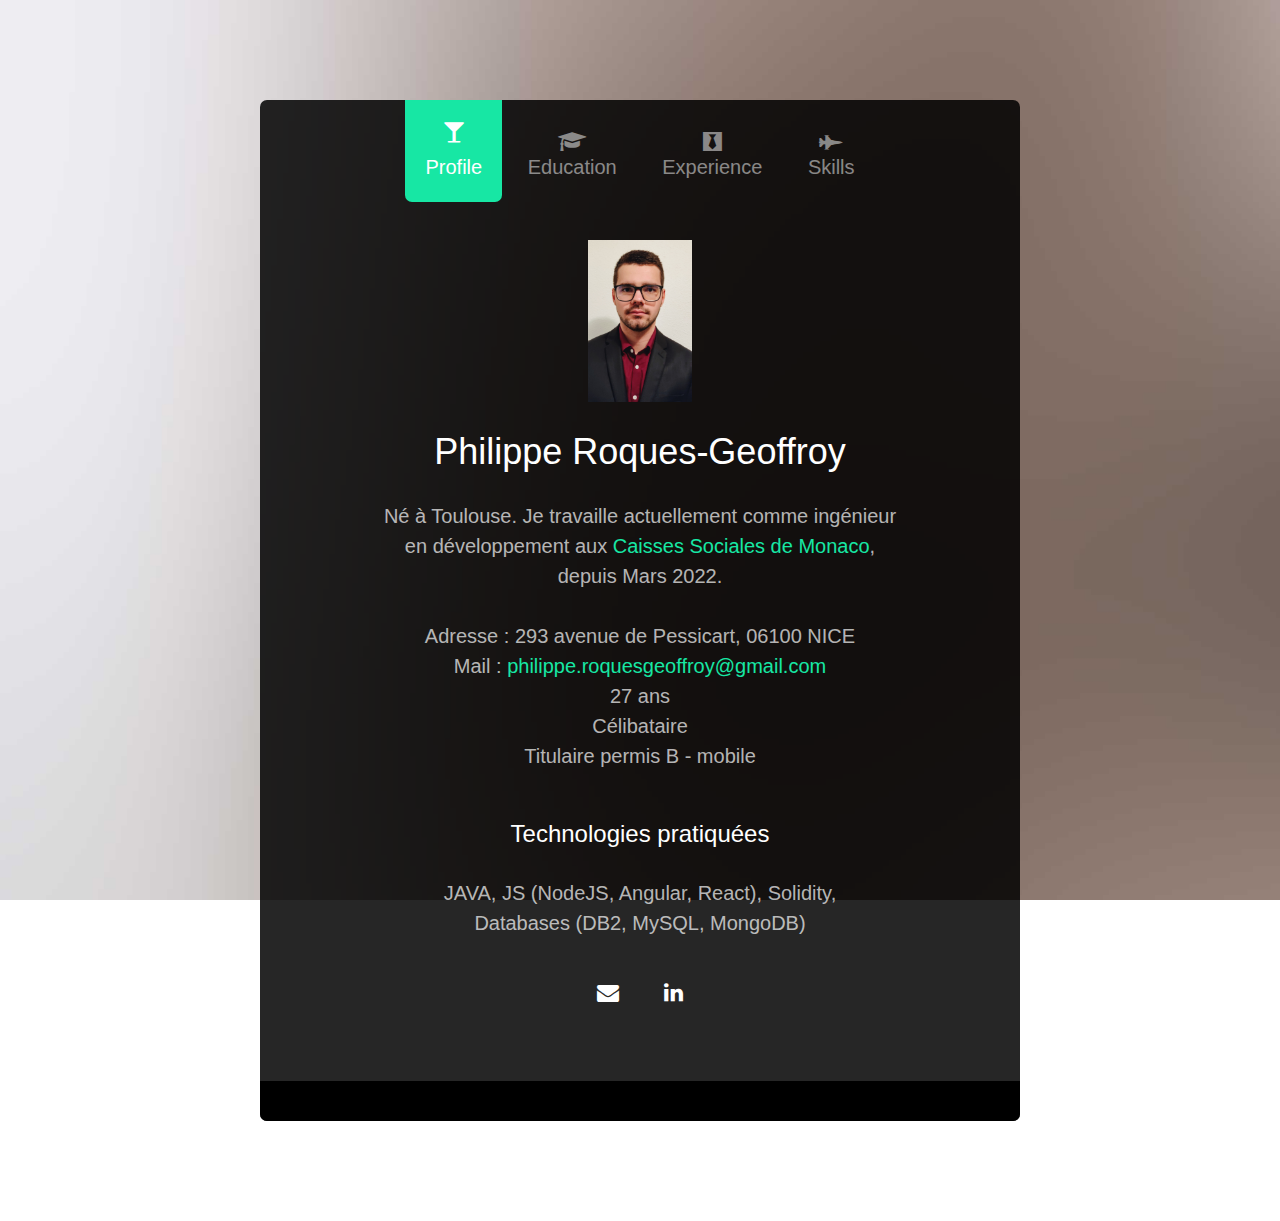
==== index.html @ 8b818097 "Initial commit" ====
<!DOCTYPE html>
<!--[if lt IE 7]>      <html class="no-js lt-ie9 lt-ie8 lt-ie7"> <![endif]-->
<!--[if IE 7]>         <html class="no-js lt-ie9 lt-ie8"> <![endif]-->
<!--[if IE 8]>         <html class="no-js lt-ie9"> <![endif]-->
<!--[if gt IE 8]><!-->
<html class="no-js"> <!--<![endif]-->

<head>
	<meta charset="utf-8">
	<meta http-equiv="X-UA-Compatible" content="IE=edge">
	<title>CV Philippe ROQUES-GEOFFROY</title>
	<meta name="viewport" content="width=device-width, initial-scale=1">
	<meta name="description" content="Philippe ROQUES-GEOFFROY" />
	<meta name="keywords" content="cv, site, blog, personnal, resume" />
	<meta name="author" content="HTML5.co, Philippe ROQUES-GEOFFROY" />

	<!-- 
	//////////////////////////////////////////////////////

	FREE HTML5 TEMPLATE 
	DESIGNED & DEVELOPED by FreeHTML5.co
		
	Website: 		http://freehtml5.co/
	Email: 			info@freehtml5.co
	Twitter: 		http://twitter.com/fh5co
	Facebook: 		https://www.facebook.com/fh5co

	//////////////////////////////////////////////////////
	 -->

	<!-- Facebook and Twitter integration -->
	<meta property="og:title" content="" />
	<meta property="og:image" content="" />
	<meta property="og:url" content="" />
	<meta property="og:site_name" content="" />
	<meta property="og:description" content="" />
	<meta name="twitter:title" content="" />
	<meta name="twitter:image" content="" />
	<meta name="twitter:url" content="" />
	<meta name="twitter:card" content="" />

	<!-- Place favicon.ico and apple-touch-icon.png in the root directory -->
	<link rel="shortcut icon" href="favicon.ico">

	<!-- <link href='https://fonts.googleapis.com/css?family=Work+Sans:400,300,600,400italic,700' rel='stylesheet' type='text/css'> -->
	<link rel="preconnect" href="https://fonts.googleapis.com">
	<link rel="preconnect" href="https://fonts.gstatic.com" crossorigin>
	<link href="https://fonts.googleapis.com/css2?family=Source+Sans+3:wght@300;400;600&display=swap" rel="stylesheet">
	<!-- Animate.css -->
	<link rel="stylesheet" href="css/animate.css">
	<!-- Icomoon Icon Fonts-->
	<link rel="stylesheet" href="css/icomoon.css">
	<!-- Bootstrap  -->
	<link rel="stylesheet" href="css/bootstrap.css">
	<!-- Theme style  -->
	<link rel="stylesheet" href="css/style.css">

	<!-- Modernizr JS -->
	<script src="js/modernizr-2.6.2.min.js"></script>
	<!-- FOR IE9 below -->
	<!--[if lt IE 9]>
	<script src="js/respond.min.js"></script>
	<![endif]-->

</head>

<body style="background-image: url(images/bg_img.jpg);">

	<div id="fh5co-main">
		<div class="fh5co-tab-wrap">
			<ul class="fh5co-tab-menu">
				<li class="active"><a href="#" data-tab="1"><span class="icon icon-glass"></span><span
							class="menu-text">Profile</span></a></li>
				<li><a href="#" data-tab="2"><span class="icon icon-graduation-cap"></span><span
							class="menu-text">Education</span></a></li>
				<li><a href="#" data-tab="3"><span class="icon icon-black-tie"></span><span
							class="menu-text">Experience</span></a></li>
				<li><a href="#" data-tab="4" data-pie="yes"><span class="icon icon-fighter-jet"></span><span
							class="menu-text">Skills</span></a></li>
			</ul>
			<div class="fh5co-tab-content active" data-content="1">
				<div class="fh5co-content-inner text-center">
					<div class="row row-bottom-padded-sm">
						<div class="col-md-12">
							<figure>
								<img src="images/profile_img.png" alt="my profile pic" width="20%" height="20%">
							</figure>
							<h1>Philippe Roques-Geoffroy</h1>
							<p>Né à Toulouse. Je travaille actuellement comme ingénieur en développement aux <a
									href="https://www.caisses-sociales.mc/accueil" target="_blank">Caisses Sociales de
									Monaco</a>, depuis Mars 2022.</p>
							<p>Adresse : 293 avenue de Pessicart, 06100 NICE
								<br />Mail : <a
									href="mailto: philippe.roquesgeoffroy@gmail.com">philippe.roquesgeoffroy@gmail.com</a>
								<br />27 ans
								<br />Célibataire
								<br />Titulaire permis B - mobile
							</p>
						</div>
					</div>
					<div class="row">
						<!-- <div class="col-md-12 fh5co-counter"> -->
						<!-- <div class="fh5co-number fh5co-left">4</div> -->
						<div class="fh5co-text">
							<h3 class="border-bottom">Technologies pratiquées</h3>
							<p>JAVA, JS (NodeJS, Angular, React), Solidity, <br />Databases (DB2, MySQL, MongoDB)</p>
						</div>
						<!-- </div> -->
					</div>
					<ul class="fh5co-social">
						<li><a href="mailto: philippe.roquesgeoffroy@gmail.com"><i class="icon-envelope"></i></a></li>
						<!-- <li><a href="#"><i class="icon-twitter"></i></a></li>
						<li><a href="#"><i class="icon-instagram"></i></a></li>
						<li><a href="#"><i class="icon-google"></i></a></li> -->
						<li><a href="https://www.linkedin.com/in/philippe-roques-geoffroy-8a2596a8/" target="_blank"><i
									class="icon-linkedin"></i></a></li>
					</ul>
				</div>
			</div>
			<div class="fh5co-tab-content" data-content="2">
				<div class="fh5co-content-inner">
					<div class="row">
						<div class="col-md-12">
							<p>Titulaire d'un Master MIAGE (Méthodes Informatiques Appliquées à la Gestion d'Entreprise)
								de la MIAGE de Toulouse.</p>

							<div class="fh5co-feature">
								<div class="fh5co-icon">
									<i class="icon-graduation-cap"></i>
								</div>
								<div class="fh5co-text">
									<h2>2016-2019 Cycle MIAGE - Université UT1/UT3 TOULOUSE (31)</h2>
									<p>Spécialité ITN - Ingénierie de la Transformation Numérique.
										<br />Méthodes Agile, gestion de projet, NodeJS/Angular, mobilité (Android/iOS),
										bases de données, ingénierie logicielle.
									</p>
								</div>
							</div>

							<div class="fh5co-feature">
								<div class="fh5co-icon">
									<i class="icon-graduation-cap"></i>
								</div>
								<div class="fh5co-text">
									<h2>2014-2016 BTS SIO - Lycée Ozenne, TOULOUSE (31)</h2>
									<p>Production de services informatiques, algorithmique, conception.</p>
								</div>
							</div>

							<div class="fh5co-feature">
								<div class="fh5co-icon">
									<i class="icon-graduation-cap"></i>
								</div>
								<div class="fh5co-text">
									<h2>2013 BAC STI2D - Lycée Pierre Paul Riquet, ST ORENS DE GAMEVILLE (31)</h2>
									<p>Spécialité SIN - Systèmes Informatiques & Numériques.</p>
								</div>
							</div>

						</div>

					</div>
				</div>
			</div>
			<div class="fh5co-tab-content" data-content="3">
				<div class="fh5co-content-inner">
					<div class="row">
						<div class="col-md-12">

							<p>J'ai eu le privilège de travailler pour ces entreprises.</p>

							<div class="fh5co-feature">
								<div class="fh5co-icon">
									<i class="icon-black-tie"></i>
								</div>
								<div class="fh5co-text">
									<h2>03/2022 - Aujourd'hui</h2>
									<h3>AD Excel - Client Caisses Sociales de Monaco<br /><i style="color: rgba(255, 255, 255, 0.6);">Ingénieur développement</i></h3>
									<ul class="check-list">
										<li>Réalisation d'un outil de transmission de déclarations fiscales</li>
										<li>Participation à l'actualisation d'outils vers Java Spring + front ZK</li>
										<li class="apport">Apports : Travail en autonomie, montée en compétence, apprentissage d'un framework interne, connaissances fonctionnelles</li>
									</ul>
								</div>
							</div>

							<div class="fh5co-feature">
								<div class="fh5co-icon">
									<i class="icon-black-tie"></i>
								</div>
								<div class="fh5co-text">
									<h2>09/2019 - 02/2022</h2>
									<h3>Inetum - Client EDF<br /><i style="color: rgba(255, 255, 255, 0.6);">Concepteur-Développeur</i></h3>
									<ul class="check-list">
										<li>Conception & développement d'un outil de reporting de données massives
											(Talend, Jaspersoft, BI, Big Data, Hadoop, HiveQL)</li>
										<li class="apport">Apports : Compétences ne management, synthèse et reporting
											quotidien, cycle en V, livraison client, connaissances fonctionnelles &
											techniques SIRH</li>
									</ul>
								</div>
							</div>

							<div class="fh5co-feature">
								<div class="fh5co-icon">
									<i class="icon-black-tie"></i>
								</div>
								<div class="fh5co-text">
									<h2>07/2019 - 11/2020</h2>
									<h3>Inetum - Client EDF<br /><i style="color: rgba(255, 255, 255, 0.6);">Coordinateur technique innovation</i></h3>
									<ul class="check-list">
										<li>Supervision & management (planning, ressources) de projets innovation</li>
										<li>Recherche et prototypage dans les domaines blockchain, IA (Solidity)</li>
										<li class="apport">Apports : Compétences en management, résolution de conflits
											entre collaborateurs, analyses de reporting, méthode Agile, livraison
											client, connaissances blockchain et chatbot IA</li>
									</ul>
								</div>
							</div>

							<div class="fh5co-feature">
								<div class="fh5co-icon">
									<i class="icon-black-tie"></i>
								</div>
								<div class="fh5co-text">
									<h2>04/2017 - 08/2017</h2>
									<h3>Inetum - Client Ville De Paris<br /><i style="color: rgba(255, 255, 255, 0.6);">Développeur Junior</i></h3>
									<ul class="check-list">
										<li>Développement d'une application de gestion des vacataires (JSP)</li>
										<li>Développement de scripts de contrôle de fichiers journaux</li>
										<li class="apport">Apports : Travail en SCRUM, gain en autonomie, connaissances
											fonctionnelles SIRH paie</li>
									</ul>
								</div>
							</div>

							<div class="fh5co-feature">
								<div class="fh5co-icon">
									<i class="icon-black-tie"></i>
								</div>
								<div class="fh5co-text">
									<h2>03/2016 - 04/2016</h2>
									<h3>Webinage SAS<br /><i style="color: rgba(255, 255, 255, 0.6);">Développeur Junior</i></h3>
									<ul class="check-list">
										<li>Automatisation d'intégration de données</li>
										<li>Développement de scripts d'insertion de données en base (Talend Open Studio)
										</li>
										<li class="apport">Apports : Gain en autonomie, fiabilisation de processus,
											découverte de
											l'automatisation d'actions</li>
									</ul>
								</div>
							</div>

						</div>

					</div>
				</div>
			</div>
			<div class="fh5co-tab-content" data-content="4">
				<div class="fh5co-content-inner">
					<div class="row">
						<div class="col-md-12">
							<p>J'ai l'habitude de pratiquer les technologies suivantes.</p>
						</div>
						<div class="col-md-4 col-sm-6 col-xs-12 text-center">
							<div class="chart" data-percent="90"><span><strong>JAVA</strong>90%</span></div>
						</div>
						<div class="col-md-4 col-sm-6 col-xs-12 text-center">
							<div class="chart" data-percent="80"><span><strong>Angular2</strong>75%</span></div>
						</div>
						<div class="col-md-4 col-sm-6 col-xs-12 text-center">
							<div class="chart" data-percent="75"><span><strong>React</strong>75%</span></div>
						</div>

						<div class="col-md-4 col-sm-6 col-xs-12 text-center">
							<div class="chart" data-percent="85"><span><strong>Flutter</strong>65%</span></div>
						</div>
						<div class="col-md-4 col-sm-6 col-xs-12 text-center">
							<div class="chart" data-percent="80"><span><strong>Javascript</strong>80%</span></div>
						</div>
						<div class="col-md-4 col-sm-6 col-xs-12 text-center">
							<div class="chart" data-percent="90"><span><strong>Jaspersoft</strong>90%</span></div>
						</div>

						<div class="col-md-6 col-sm-6 col-xs-12 text-center">
							<div class="chart" data-percent="90"><span><strong>SQL</strong>90%</span></div>
						</div>
						<div class="col-md-6 col-sm-6 col-xs-12 text-center">
							<div class="chart" data-percent="90"><span><strong>MySQL</strong>90%</span></div>
						</div>
					</div>
				</div>
			</div>
		</div>
		<footer id="fh5co-footer">
			<!-- <div class="row">
				<div class="col-md-6 col-md-offset-3 text-center">
					<small>
						&copy; 2023 All Rights Reserved. <span class="fh5co-author">
							Theme by <i>FreeHTML5.co</i></span>
					</small>
				</div>
			</div> -->
		</footer>
	</div>

	<!-- jQuery -->
	<script src="js/jquery.min.js"></script>
	<!-- jQuery Easing -->
	<script src="js/jquery.easing.1.3.js"></script>
	<!-- Bootstrap -->
	<script src="js/bootstrap.min.js"></script>
	<!-- Waypoints -->
	<script src="js/jquery.waypoints.min.js"></script>
	<!-- Easy PieChart -->
	<script src="js/jquery.easypiechart.min.js"></script>
	<!-- MAIN JS -->
	<script src="js/main.js"></script>

</body>

</html>
---- css/icomoon.css ----
@font-face {
    font-family: 'icomoon';
    src:    url('fonts/icomoon.eot?195opb');
    src:    url('fonts/icomoon.eot?195opb#iefix') format('embedded-opentype'),
        url('fonts/icomoon.ttf?195opb') format('truetype'),
        url('fonts/icomoon.woff?195opb') format('woff'),
        url('fonts/icomoon.svg?195opb#icomoon') format('svg');
    font-weight: normal;
    font-style: normal;
}

[class^="icon-"], [class*=" icon-"] {
    /* use !important to prevent issues with browser extensions that change fonts */
    font-family: 'icomoon' !important;
    speak: none;
    font-style: normal;
    font-weight: normal;
    font-variant: normal;
    text-transform: none;
    line-height: 1;

    /* Better Font Rendering =========== */
    -webkit-font-smoothing: antialiased;
    -moz-osx-font-smoothing: grayscale;
}

.icon-glass:before {
    content: "\f000";
}
.icon-music:before {
    content: "\f001";
}
.icon-search:before {
    content: "\f002";
}
.icon-envelope-o:before {
    content: "\f003";
}
.icon-heart:before {
    content: "\f004";
}
.icon-star:before {
    content: "\f005";
}
.icon-star-o:before {
    content: "\f006";
}
.icon-user:before {
    content: "\f007";
}
.icon-film:before {
    content: "\f008";
}
.icon-th-large:before {
    content: "\f009";
}
.icon-th:before {
    content: "\f00a";
}
.icon-th-list:before {
    content: "\f00b";
}
.icon-check:before {
    content: "\f00c";
}
.icon-close:before {
    content: "\f00d";
}
.icon-remove:before {
    content: "\f00d";
}
.icon-times:before {
    content: "\f00d";
}
.icon-search-plus:before {
    content: "\f00e";
}
.icon-search-minus:before {
    content: "\f010";
}
.icon-power-off:before {
    content: "\f011";
}
.icon-signal:before {
    content: "\f012";
}
.icon-cog:before {
    content: "\f013";
}
.icon-gear:before {
    content: "\f013";
}
.icon-trash-o:before {
    content: "\f014";
}
.icon-home:before {
    content: "\f015";
}
.icon-file-o:before {
    content: "\f016";
}
.icon-clock-o:before {
    content: "\f017";
}
.icon-road:before {
    content: "\f018";
}
.icon-download:before {
    content: "\f019";
}
.icon-arrow-circle-o-down:before {
    content: "\f01a";
}
.icon-arrow-circle-o-up:before {
    content: "\f01b";
}
.icon-inbox:before {
    content: "\f01c";
}
.icon-play-circle-o:before {
    content: "\f01d";
}
.icon-repeat:before {
    content: "\f01e";
}
.icon-rotate-right:before {
    content: "\f01e";
}
.icon-refresh:before {
    content: "\f021";
}
.icon-list-alt:before {
    content: "\f022";
}
.icon-lock:before {
    content: "\f023";
}
.icon-flag:before {
    content: "\f024";
}
.icon-headphones:before {
    content: "\f025";
}
.icon-volume-off:before {
    content: "\f026";
}
.icon-volume-down:before {
    content: "\f027";
}
.icon-volume-up:before {
    content: "\f028";
}
.icon-qrcode:before {
    content: "\f029";
}
.icon-barcode:before {
    content: "\f02a";
}
.icon-tag:before {
    content: "\f02b";
}
.icon-tags:before {
    content: "\f02c";
}
.icon-book:before {
    content: "\f02d";
}
.icon-bookmark:before {
    content: "\f02e";
}
.icon-print:before {
    content: "\f02f";
}
.icon-camera:before {
    content: "\f030";
}
.icon-font:before {
    content: "\f031";
}
.icon-bold:before {
    content: "\f032";
}
.icon-italic:before {
    content: "\f033";
}
.icon-text-height:before {
    content: "\f034";
}
.icon-text-width:before {
    content: "\f035";
}
.icon-align-left:before {
    content: "\f036";
}
.icon-align-center:before {
    content: "\f037";
}
.icon-align-right:before {
    content: "\f038";
}
.icon-align-justify:before {
    content: "\f039";
}
.icon-list:before {
    content: "\f03a";
}
.icon-dedent:before {
    content: "\f03b";
}
.icon-outdent:before {
    content: "\f03b";
}
.icon-indent:before {
    content: "\f03c";
}
.icon-video-camera:before {
    content: "\f03d";
}
.icon-image:before {
    content: "\f03e";
}
.icon-photo:before {
    content: "\f03e";
}
.icon-picture-o:before {
    content: "\f03e";
}
.icon-pencil:before {
    content: "\f040";
}
.icon-map-marker:before {
    content: "\f041";
}
.icon-adjust:before {
    content: "\f042";
}
.icon-tint:before {
    content: "\f043";
}
.icon-edit:before {
    content: "\f044";
}
.icon-pencil-square-o:before {
    content: "\f044";
}
.icon-share-square-o:before {
    content: "\f045";
}
.icon-check-square-o:before {
    content: "\f046";
}
.icon-arrows:before {
    content: "\f047";
}
.icon-step-backward:before {
    content: "\f048";
}
.icon-fast-backward:before {
    content: "\f049";
}
.icon-backward:before {
    content: "\f04a";
}
.icon-play:before {
    content: "\f04b";
}
.icon-pause:before {
    content: "\f04c";
}
.icon-stop:before {
    content: "\f04d";
}
.icon-forward:before {
    content: "\f04e";
}
.icon-fast-forward:before {
    content: "\f050";
}
.icon-step-forward:before {
    content: "\f051";
}
.icon-eject:before {
    content: "\f052";
}
.icon-chevron-left:before {
    content: "\f053";
}
.icon-chevron-right:before {
    content: "\f054";
}
.icon-plus-circle:before {
    content: "\f055";
}
.icon-minus-circle:before {
    content: "\f056";
}
.icon-times-circle:before {
    content: "\f057";
}
.icon-check-circle:before {
    content: "\f058";
}
.icon-question-circle:before {
    content: "\f059";
}
.icon-info-circle:before {
    content: "\f05a";
}
.icon-crosshairs:before {
    content: "\f05b";
}
.icon-times-circle-o:before {
    content: "\f05c";
}
.icon-check-circle-o:before {
    content: "\f05d";
}
.icon-ban:before {
    content: "\f05e";
}
.icon-arrow-left:before {
    content: "\f060";
}
.icon-arrow-right:before {
    content: "\f061";
}
.icon-arrow-up:before {
    content: "\f062";
}
.icon-arrow-down:before {
    content: "\f063";
}
.icon-mail-forward:before {
    content: "\f064";
}
.icon-share:before {
    content: "\f064";
}
.icon-expand:before {
    content: "\f065";
}
.icon-compress:before {
    content: "\f066";
}
.icon-plus:before {
    content: "\f067";
}
.icon-minus:before {
    content: "\f068";
}
.icon-asterisk:before {
    content: "\f069";
}
.icon-exclamation-circle:before {
    content: "\f06a";
}
.icon-gift:before {
    content: "\f06b";
}
.icon-leaf:before {
    content: "\f06c";
}
.icon-fire:before {
    content: "\f06d";
}
.icon-eye:before {
    content: "\f06e";
}
.icon-eye-slash:before {
    content: "\f070";
}
.icon-exclamation-triangle:before {
    content: "\f071";
}
.icon-warning:before {
    content: "\f071";
}
.icon-plane:before {
    content: "\f072";
}
.icon-calendar:before {
    content: "\f073";
}
.icon-random:before {
    content: "\f074";
}
.icon-comment:before {
    content: "\f075";
}
.icon-magnet:before {
    content: "\f076";
}
.icon-chevron-up:before {
    content: "\f077";
}
.icon-chevron-down:before {
    content: "\f078";
}
.icon-retweet:before {
    content: "\f079";
}
.icon-shopping-cart:before {
    content: "\f07a";
}
.icon-folder:before {
    content: "\f07b";
}
.icon-folder-open:before {
    content: "\f07c";
}
.icon-arrows-v:before {
    content: "\f07d";
}
.icon-arrows-h:before {
    content: "\f07e";
}
.icon-bar-chart:before {
    content: "\f080";
}
.icon-bar-chart-o:before {
    content: "\f080";
}
.icon-twitter-square:before {
    content: "\f081";
}
.icon-facebook-square:before {
    content: "\f082";
}
.icon-camera-retro:before {
    content: "\f083";
}
.icon-key:before {
    content: "\f084";
}
.icon-cogs:before {
    content: "\f085";
}
.icon-gears:before {
    content: "\f085";
}
.icon-comments:before {
    content: "\f086";
}
.icon-thumbs-o-up:before {
    content: "\f087";
}
.icon-thumbs-o-down:before {
    content: "\f088";
}
.icon-star-half:before {
    content: "\f089";
}
.icon-heart-o:before {
    content: "\f08a";
}
.icon-sign-out:before {
    content: "\f08b";
}
.icon-linkedin-square:before {
    content: "\f08c";
}
.icon-thumb-tack:before {
    content: "\f08d";
}
.icon-external-link:before {
    content: "\f08e";
}
.icon-sign-in:before {
    content: "\f090";
}
.icon-trophy:before {
    content: "\f091";
}
.icon-github-square:before {
    content: "\f092";
}
.icon-upload:before {
    content: "\f093";
}
.icon-lemon-o:before {
    content: "\f094";
}
.icon-phone:before {
    content: "\f095";
}
.icon-square-o:before {
    content: "\f096";
}
.icon-bookmark-o:before {
    content: "\f097";
}
.icon-phone-square:before {
    content: "\f098";
}
.icon-twitter:before {
    content: "\f099";
}
.icon-facebook:before {
    content: "\f09a";
}
.icon-facebook-f:before {
    content: "\f09a";
}
.icon-github:before {
    content: "\f09b";
}
.icon-unlock:before {
    content: "\f09c";
}
.icon-credit-card:before {
    content: "\f09d";
}
.icon-feed:before {
    content: "\f09e";
}
.icon-rss:before {
    content: "\f09e";
}
.icon-hdd-o:before {
    content: "\f0a0";
}
.icon-bullhorn:before {
    content: "\f0a1";
}
.icon-bell-o:before {
    content: "\f0a2";
}
.icon-certificate:before {
    content: "\f0a3";
}
.icon-hand-o-right:before {
    content: "\f0a4";
}
.icon-hand-o-left:before {
    content: "\f0a5";
}
.icon-hand-o-up:before {
    content: "\f0a6";
}
.icon-hand-o-down:before {
    content: "\f0a7";
}
.icon-arrow-circle-left:before {
    content: "\f0a8";
}
.icon-arrow-circle-right:before {
    content: "\f0a9";
}
.icon-arrow-circle-up:before {
    content: "\f0aa";
}
.icon-arrow-circle-down:before {
    content: "\f0ab";
}
.icon-globe:before {
    content: "\f0ac";
}
.icon-wrench:before {
    content: "\f0ad";
}
.icon-tasks:before {
    content: "\f0ae";
}
.icon-filter:before {
    content: "\f0b0";
}
.icon-briefcase:before {
    content: "\f0b1";
}
.icon-arrows-alt:before {
    content: "\f0b2";
}
.icon-group:before {
    content: "\f0c0";
}
.icon-users:before {
    content: "\f0c0";
}
.icon-chain:before {
    content: "\f0c1";
}
.icon-link:before {
    content: "\f0c1";
}
.icon-cloud:before {
    content: "\f0c2";
}
.icon-flask:before {
    content: "\f0c3";
}
.icon-cut:before {
    content: "\f0c4";
}
.icon-scissors:before {
    content: "\f0c4";
}
.icon-copy:before {
    content: "\f0c5";
}
.icon-files-o:before {
    content: "\f0c5";
}
.icon-paperclip:before {
    content: "\f0c6";
}
.icon-floppy-o:before {
    content: "\f0c7";
}
.icon-save:before {
    content: "\f0c7";
}
.icon-square:before {
    content: "\f0c8";
}
.icon-bars:before {
    content: "\f0c9";
}
.icon-navicon:before {
    content: "\f0c9";
}
.icon-reorder:before {
    content: "\f0c9";
}
.icon-list-ul:before {
    content: "\f0ca";
}
.icon-list-ol:before {
    content: "\f0cb";
}
.icon-strikethrough:before {
    content: "\f0cc";
}
.icon-underline:before {
    content: "\f0cd";
}
.icon-table:before {
    content: "\f0ce";
}
.icon-magic:before {
    content: "\f0d0";
}
.icon-truck:before {
    content: "\f0d1";
}
.icon-pinterest:before {
    content: "\f0d2";
}
.icon-pinterest-square:before {
    content: "\f0d3";
}
.icon-google-plus-square:before {
    content: "\f0d4";
}
.icon-google-plus:before {
    content: "\f0d5";
}
.icon-money:before {
    content: "\f0d6";
}
.icon-caret-down:before {
    content: "\f0d7";
}
.icon-caret-up:before {
    content: "\f0d8";
}
.icon-caret-left:before {
    content: "\f0d9";
}
.icon-caret-right:before {
    content: "\f0da";
}
.icon-columns:before {
    content: "\f0db";
}
.icon-sort:before {
    content: "\f0dc";
}
.icon-unsorted:before {
    content: "\f0dc";
}
.icon-sort-desc:before {
    content: "\f0dd";
}
.icon-sort-down:before {
    content: "\f0dd";
}
.icon-sort-asc:before {
    content: "\f0de";
}
.icon-sort-up:before {
    content: "\f0de";
}
.icon-envelope:before {
    content: "\f0e0";
}
.icon-linkedin:before {
    content: "\f0e1";
}
.icon-rotate-left:before {
    content: "\f0e2";
}
.icon-undo:before {
    content: "\f0e2";
}
.icon-gavel:before {
    content: "\f0e3";
}
.icon-legal:before {
    content: "\f0e3";
}
.icon-dashboard:before {
    content: "\f0e4";
}
.icon-tachometer:before {
    content: "\f0e4";
}
.icon-comment-o:before {
    content: "\f0e5";
}
.icon-comments-o:before {
    content: "\f0e6";
}
.icon-bolt:before {
    content: "\f0e7";
}
.icon-flash:before {
    content: "\f0e7";
}
.icon-sitemap:before {
    content: "\f0e8";
}
.icon-umbrella:before {
    content: "\f0e9";
}
.icon-clipboard:before {
    content: "\f0ea";
}
.icon-paste:before {
    content: "\f0ea";
}
.icon-lightbulb-o:before {
    content: "\f0eb";
}
.icon-exchange:before {
    content: "\f0ec";
}
.icon-cloud-download:before {
    content: "\f0ed";
}
.icon-cloud-upload:before {
    content: "\f0ee";
}
.icon-user-md:before {
    content: "\f0f0";
}
.icon-stethoscope:before {
    content: "\f0f1";
}
.icon-suitcase:before {
    content: "\f0f2";
}
.icon-bell:before {
    content: "\f0f3";
}
.icon-coffee:before {
    content: "\f0f4";
}
.icon-cutlery:before {
    content: "\f0f5";
}
.icon-file-text-o:before {
    content: "\f0f6";
}
.icon-building-o:before {
    content: "\f0f7";
}
.icon-hospital-o:before {
    content: "\f0f8";
}
.icon-ambulance:before {
    content: "\f0f9";
}
.icon-medkit:before {
    content: "\f0fa";
}
.icon-fighter-jet:before {
    content: "\f0fb";
}
.icon-beer:before {
    content: "\f0fc";
}
.icon-h-square:before {
    content: "\f0fd";
}
.icon-plus-square:before {
    content: "\f0fe";
}
.icon-angle-double-left:before {
    content: "\f100";
}
.icon-angle-double-right:before {
    content: "\f101";
}
.icon-angle-double-up:before {
    content: "\f102";
}
.icon-angle-double-down:before {
    content: "\f103";
}
.icon-angle-left:before {
    content: "\f104";
}
.icon-angle-right:before {
    content: "\f105";
}
.icon-angle-up:before {
    content: "\f106";
}
.icon-angle-down:before {
    content: "\f107";
}
.icon-desktop:before {
    content: "\f108";
}
.icon-laptop:before {
    content: "\f109";
}
.icon-tablet:before {
    content: "\f10a";
}
.icon-mobile:before {
    content: "\f10b";
}
.icon-mobile-phone:before {
    content: "\f10b";
}
.icon-circle-o:before {
    content: "\f10c";
}
.icon-quote-left:before {
    content: "\f10d";
}
.icon-quote-right:before {
    content: "\f10e";
}
.icon-spinner:before {
    content: "\f110";
}
.icon-circle:before {
    content: "\f111";
}
.icon-mail-reply:before {
    content: "\f112";
}
.icon-reply:before {
    content: "\f112";
}
.icon-github-alt:before {
    content: "\f113";
}
.icon-folder-o:before {
    content: "\f114";
}
.icon-folder-open-o:before {
    content: "\f115";
}
.icon-smile-o:before {
    content: "\f118";
}
.icon-frown-o:before {
    content: "\f119";
}
.icon-meh-o:before {
    content: "\f11a";
}
.icon-gamepad:before {
    content: "\f11b";
}
.icon-keyboard-o:before {
    content: "\f11c";
}
.icon-flag-o:before {
    content: "\f11d";
}
.icon-flag-checkered:before {
    content: "\f11e";
}
.icon-terminal:before {
    content: "\f120";
}
.icon-code:before {
    content: "\f121";
}
.icon-mail-reply-all:before {
    content: "\f122";
}
.icon-reply-all:before {
    content: "\f122";
}
.icon-star-half-empty:before {
    content: "\f123";
}
.icon-star-half-full:before {
    content: "\f123";
}
.icon-star-half-o:before {
    content: "\f123";
}
.icon-location-arrow:before {
    content: "\f124";
}
.icon-crop:before {
    content: "\f125";
}
.icon-code-fork:before {
    content: "\f126";
}
.icon-chain-broken:before {
    content: "\f127";
}
.icon-unlink:before {
    content: "\f127";
}
.icon-question:before {
    content: "\f128";
}
.icon-info:before {
    content: "\f129";
}
.icon-exclamation:before {
    content: "\f12a";
}
.icon-superscript:before {
    content: "\f12b";
}
.icon-subscript:before {
    content: "\f12c";
}
.icon-eraser:before {
    content: "\f12d";
}
.icon-puzzle-piece:before {
    content: "\f12e";
}
.icon-microphone:before {
    content: "\f130";
}
.icon-microphone-slash:before {
    content: "\f131";
}
.icon-shield:before {
    content: "\f132";
}
.icon-calendar-o:before {
    content: "\f133";
}
.icon-fire-extinguisher:before {
    content: "\f134";
}
.icon-rocket:before {
    content: "\f135";
}
.icon-maxcdn:before {
    content: "\f136";
}
.icon-chevron-circle-left:before {
    content: "\f137";
}
.icon-chevron-circle-right:before {
    content: "\f138";
}
.icon-chevron-circle-up:before {
    content: "\f139";
}
.icon-chevron-circle-down:before {
    content: "\f13a";
}
.icon-html5:before {
    content: "\f13b";
}
.icon-css3:before {
    content: "\f13c";
}
.icon-anchor:before {
    content: "\f13d";
}
.icon-unlock-alt:before {
    content: "\f13e";
}
.icon-bullseye:before {
    content: "\f140";
}
.icon-ellipsis-h:before {
    content: "\f141";
}
.icon-ellipsis-v:before {
    content: "\f142";
}
.icon-rss-square:before {
    content: "\f143";
}
.icon-play-circle:before {
    content: "\f144";
}
.icon-ticket:before {
    content: "\f145";
}
.icon-minus-square:before {
    content: "\f146";
}
.icon-minus-square-o:before {
    content: "\f147";
}
.icon-level-up:before {
    content: "\f148";
}
.icon-level-down:before {
    content: "\f149";
}
.icon-check-square:before {
    content: "\f14a";
}
.icon-pencil-square:before {
    content: "\f14b";
}
.icon-external-link-square:before {
    content: "\f14c";
}
.icon-share-square:before {
    content: "\f14d";
}
.icon-compass:before {
    content: "\f14e";
}
.icon-caret-square-o-down:before {
    content: "\f150";
}
.icon-toggle-down:before {
    content: "\f150";
}
.icon-caret-square-o-up:before {
    content: "\f151";
}
.icon-toggle-up:before {
    content: "\f151";
}
.icon-caret-square-o-right:before {
    content: "\f152";
}
.icon-toggle-right:before {
    content: "\f152";
}
.icon-eur:before {
    content: "\f153";
}
.icon-euro:before {
    content: "\f153";
}
.icon-gbp:before {
    content: "\f154";
}
.icon-dollar:before {
    content: "\f155";
}
.icon-usd:before {
    content: "\f155";
}
.icon-inr:before {
    content: "\f156";
}
.icon-rupee:before {
    content: "\f156";
}
.icon-cny:before {
    content: "\f157";
}
.icon-jpy:before {
    content: "\f157";
}
.icon-rmb:before {
    content: "\f157";
}
.icon-yen:before {
    content: "\f157";
}
.icon-rouble:before {
    content: "\f158";
}
.icon-rub:before {
    content: "\f158";
}
.icon-ruble:before {
    content: "\f158";
}
.icon-krw:before {
    content: "\f159";
}
.icon-won:before {
    content: "\f159";
}
.icon-bitcoin:before {
    content: "\f15a";
}
.icon-btc:before {
    content: "\f15a";
}
.icon-file:before {
    content: "\f15b";
}
.icon-file-text:before {
    content: "\f15c";
}
.icon-sort-alpha-asc:before {
    content: "\f15d";
}
.icon-sort-alpha-desc:before {
    content: "\f15e";
}
.icon-sort-amount-asc:before {
    content: "\f160";
}
.icon-sort-amount-desc:before {
    content: "\f161";
}
.icon-sort-numeric-asc:before {
    content: "\f162";
}
.icon-sort-numeric-desc:before {
    content: "\f163";
}
.icon-thumbs-up:before {
    content: "\f164";
}
.icon-thumbs-down:before {
    content: "\f165";
}
.icon-youtube-square:before {
    content: "\f166";
}
.icon-youtube:before {
    content: "\f167";
}
.icon-xing:before {
    content: "\f168";
}
.icon-xing-square:before {
    content: "\f169";
}
.icon-youtube-play:before {
    content: "\f16a";
}
.icon-dropbox:before {
    content: "\f16b";
}
.icon-stack-overflow:before {
    content: "\f16c";
}
.icon-instagram:before {
    content: "\f16d";
}
.icon-flickr:before {
    content: "\f16e";
}
.icon-adn:before {
    content: "\f170";
}
.icon-bitbucket:before {
    content: "\f171";
}
.icon-bitbucket-square:before {
    content: "\f172";
}
.icon-tumblr:before {
    content: "\f173";
}
.icon-tumblr-square:before {
    content: "\f174";
}
.icon-long-arrow-down:before {
    content: "\f175";
}
.icon-long-arrow-up:before {
    content: "\f176";
}
.icon-long-arrow-left:before {
    content: "\f177";
}
.icon-long-arrow-right:before {
    content: "\f178";
}
.icon-apple:before {
    content: "\f179";
}
.icon-windows:before {
    content: "\f17a";
}
.icon-android:before {
    content: "\f17b";
}
.icon-linux:before {
    content: "\f17c";
}
.icon-dribbble:before {
    content: "\f17d";
}
.icon-skype:before {
    content: "\f17e";
}
.icon-foursquare:before {
    content: "\f180";
}
.icon-trello:before {
    content: "\f181";
}
.icon-female:before {
    content: "\f182";
}
.icon-male:before {
    content: "\f183";
}
.icon-gittip:before {
    content: "\f184";
}
.icon-gratipay:before {
    content: "\f184";
}
.icon-sun-o:before {
    content: "\f185";
}
.icon-moon-o:before {
    content: "\f186";
}
.icon-archive:before {
    content: "\f187";
}
.icon-bug:before {
    content: "\f188";
}
.icon-vk:before {
    content: "\f189";
}
.icon-weibo:before {
    content: "\f18a";
}
.icon-renren:before {
    content: "\f18b";
}
.icon-pagelines:before {
    content: "\f18c";
}
.icon-stack-exchange:before {
    content: "\f18d";
}
.icon-arrow-circle-o-right:before {
    content: "\f18e";
}
.icon-arrow-circle-o-left:before {
    content: "\f190";
}
.icon-caret-square-o-left:before {
    content: "\f191";
}
.icon-toggle-left:before {
    content: "\f191";
}
.icon-dot-circle-o:before {
    content: "\f192";
}
.icon-wheelchair:before {
    content: "\f193";
}
.icon-vimeo-square:before {
    content: "\f194";
}
.icon-try:before {
    content: "\f195";
}
.icon-turkish-lira:before {
    content: "\f195";
}
.icon-plus-square-o:before {
    content: "\f196";
}
.icon-space-shuttle:before {
    content: "\f197";
}
.icon-slack:before {
    content: "\f198";
}
.icon-envelope-square:before {
    content: "\f199";
}
.icon-wordpress:before {
    content: "\f19a";
}
.icon-openid:before {
    content: "\f19b";
}
.icon-bank:before {
    content: "\f19c";
}
.icon-institution:before {
    content: "\f19c";
}
.icon-university:before {
    content: "\f19c";
}
.icon-graduation-cap:before {
    content: "\f19d";
}
.icon-mortar-board:before {
    content: "\f19d";
}
.icon-yahoo:before {
    content: "\f19e";
}
.icon-google:before {
    content: "\f1a0";
}
.icon-reddit:before {
    content: "\f1a1";
}
.icon-reddit-square:before {
    content: "\f1a2";
}
.icon-stumbleupon-circle:before {
    content: "\f1a3";
}
.icon-stumbleupon:before {
    content: "\f1a4";
}
.icon-delicious:before {
    content: "\f1a5";
}
.icon-digg:before {
    content: "\f1a6";
}
.icon-pied-piper-pp:before {
    content: "\f1a7";
}
.icon-pied-piper-alt:before {
    content: "\f1a8";
}
.icon-drupal:before {
    content: "\f1a9";
}
.icon-joomla:before {
    content: "\f1aa";
}
.icon-language:before {
    content: "\f1ab";
}
.icon-fax:before {
    content: "\f1ac";
}
.icon-building:before {
    content: "\f1ad";
}
.icon-child:before {
    content: "\f1ae";
}
.icon-paw:before {
    content: "\f1b0";
}
.icon-spoon:before {
    content: "\f1b1";
}
.icon-cube:before {
    content: "\f1b2";
}
.icon-cubes:before {
    content: "\f1b3";
}
.icon-behance:before {
    content: "\f1b4";
}
.icon-behance-square:before {
    content: "\f1b5";
}
.icon-steam:before {
    content: "\f1b6";
}
.icon-steam-square:before {
    content: "\f1b7";
}
.icon-recycle:before {
    content: "\f1b8";
}
.icon-automobile:before {
    content: "\f1b9";
}
.icon-car:before {
    content: "\f1b9";
}
.icon-cab:before {
    content: "\f1ba";
}
.icon-taxi:before {
    content: "\f1ba";
}
.icon-tree:before {
    content: "\f1bb";
}
.icon-spotify:before {
    content: "\f1bc";
}
.icon-deviantart:before {
    content: "\f1bd";
}
.icon-soundcloud:before {
    content: "\f1be";
}
.icon-database:before {
    content: "\f1c0";
}
.icon-file-pdf-o:before {
    content: "\f1c1";
}
.icon-file-word-o:before {
    content: "\f1c2";
}
.icon-file-excel-o:before {
    content: "\f1c3";
}
.icon-file-powerpoint-o:before {
    content: "\f1c4";
}
.icon-file-image-o:before {
    content: "\f1c5";
}
.icon-file-photo-o:before {
    content: "\f1c5";
}
.icon-file-picture-o:before {
    content: "\f1c5";
}
.icon-file-archive-o:before {
    content: "\f1c6";
}
.icon-file-zip-o:before {
    content: "\f1c6";
}
.icon-file-audio-o:before {
    content: "\f1c7";
}
.icon-file-sound-o:before {
    content: "\f1c7";
}
.icon-file-movie-o:before {
    content: "\f1c8";
}
.icon-file-video-o:before {
    content: "\f1c8";
}
.icon-file-code-o:before {
    content: "\f1c9";
}
.icon-vine:before {
    content: "\f1ca";
}
.icon-codepen:before {
    content: "\f1cb";
}
.icon-jsfiddle:before {
    content: "\f1cc";
}
.icon-life-bouy:before {
    content: "\f1cd";
}
.icon-life-buoy:before {
    content: "\f1cd";
}
.icon-life-ring:before {
    content: "\f1cd";
}
.icon-life-saver:before {
    content: "\f1cd";
}
.icon-support:before {
    content: "\f1cd";
}
.icon-circle-o-notch:before {
    content: "\f1ce";
}
.icon-ra:before {
    content: "\f1d0";
}
.icon-rebel:before {
    content: "\f1d0";
}
.icon-resistance:before {
    content: "\f1d0";
}
.icon-empire:before {
    content: "\f1d1";
}
.icon-ge:before {
    content: "\f1d1";
}
.icon-git-square:before {
    content: "\f1d2";
}
.icon-git:before {
    content: "\f1d3";
}
.icon-hacker-news:before {
    content: "\f1d4";
}
.icon-y-combinator-square:before {
    content: "\f1d4";
}
.icon-yc-square:before {
    content: "\f1d4";
}
.icon-tencent-weibo:before {
    content: "\f1d5";
}
.icon-qq:before {
    content: "\f1d6";
}
.icon-wechat:before {
    content: "\f1d7";
}
.icon-weixin:before {
    content: "\f1d7";
}
.icon-paper-plane:before {
    content: "\f1d8";
}
.icon-send:before {
    content: "\f1d8";
}
.icon-paper-plane-o:before {
    content: "\f1d9";
}
.icon-send-o:before {
    content: "\f1d9";
}
.icon-history:before {
    content: "\f1da";
}
.icon-circle-thin:before {
    content: "\f1db";
}
.icon-header:before {
    content: "\f1dc";
}
.icon-paragraph:before {
    content: "\f1dd";
}
.icon-sliders:before {
    content: "\f1de";
}
.icon-share-alt:before {
    content: "\f1e0";
}
.icon-share-alt-square:before {
    content: "\f1e1";
}
.icon-bomb:before {
    content: "\f1e2";
}
.icon-futbol-o:before {
    content: "\f1e3";
}
.icon-soccer-ball-o:before {
    content: "\f1e3";
}
.icon-tty:before {
    content: "\f1e4";
}
.icon-binoculars:before {
    content: "\f1e5";
}
.icon-plug:before {
    content: "\f1e6";
}
.icon-slideshare:before {
    content: "\f1e7";
}
.icon-twitch:before {
    content: "\f1e8";
}
.icon-yelp:before {
    content: "\f1e9";
}
.icon-newspaper-o:before {
    content: "\f1ea";
}
.icon-wifi:before {
    content: "\f1eb";
}
.icon-calculator:before {
    content: "\f1ec";
}
.icon-paypal:before {
    content: "\f1ed";
}
.icon-google-wallet:before {
    content: "\f1ee";
}
.icon-cc-visa:before {
    content: "\f1f0";
}
.icon-cc-mastercard:before {
    content: "\f1f1";
}
.icon-cc-discover:before {
    content: "\f1f2";
}
.icon-cc-amex:before {
    content: "\f1f3";
}
.icon-cc-paypal:before {
    content: "\f1f4";
}
.icon-cc-stripe:before {
    content: "\f1f5";
}
.icon-bell-slash:before {
    content: "\f1f6";
}
.icon-bell-slash-o:before {
    content: "\f1f7";
}
.icon-trash:before {
    content: "\f1f8";
}
.icon-copyright:before {
    content: "\f1f9";
}
.icon-at:before {
    content: "\f1fa";
}
.icon-eyedropper:before {
    content: "\f1fb";
}
.icon-paint-brush:before {
    content: "\f1fc";
}
.icon-birthday-cake:before {
    content: "\f1fd";
}
.icon-area-chart:before {
    content: "\f1fe";
}
.icon-pie-chart:before {
    content: "\f200";
}
.icon-line-chart:before {
    content: "\f201";
}
.icon-lastfm:before {
    content: "\f202";
}
.icon-lastfm-square:before {
    content: "\f203";
}
.icon-toggle-off:before {
    content: "\f204";
}
.icon-toggle-on:before {
    content: "\f205";
}
.icon-bicycle:before {
    content: "\f206";
}
.icon-bus:before {
    content: "\f207";
}
.icon-ioxhost:before {
    content: "\f208";
}
.icon-angellist:before {
    content: "\f209";
}
.icon-cc:before {
    content: "\f20a";
}
.icon-ils:before {
    content: "\f20b";
}
.icon-shekel:before {
    content: "\f20b";
}
.icon-sheqel:before {
    content: "\f20b";
}
.icon-meanpath:before {
    content: "\f20c";
}
.icon-buysellads:before {
    content: "\f20d";
}
.icon-connectdevelop:before {
    content: "\f20e";
}
.icon-dashcube:before {
    content: "\f210";
}
.icon-forumbee:before {
    content: "\f211";
}
.icon-leanpub:before {
    content: "\f212";
}
.icon-sellsy:before {
    content: "\f213";
}
.icon-shirtsinbulk:before {
    content: "\f214";
}
.icon-simplybuilt:before {
    content: "\f215";
}
.icon-skyatlas:before {
    content: "\f216";
}
.icon-cart-plus:before {
    content: "\f217";
}
.icon-cart-arrow-down:before {
    content: "\f218";
}
.icon-diamond:before {
    content: "\f219";
}
.icon-ship:before {
    content: "\f21a";
}
.icon-user-secret:before {
    content: "\f21b";
}
.icon-motorcycle:before {
    content: "\f21c";
}
.icon-street-view:before {
    content: "\f21d";
}
.icon-heartbeat:before {
    content: "\f21e";
}
.icon-venus:before {
    content: "\f221";
}
.icon-mars:before {
    content: "\f222";
}
.icon-mercury:before {
    content: "\f223";
}
.icon-intersex:before {
    content: "\f224";
}
.icon-transgender:before {
    content: "\f224";
}
.icon-transgender-alt:before {
    content: "\f225";
}
.icon-venus-double:before {
    content: "\f226";
}
.icon-mars-double:before {
    content: "\f227";
}
.icon-venus-mars:before {
    content: "\f228";
}
.icon-mars-stroke:before {
    content: "\f229";
}
.icon-mars-stroke-v:before {
    content: "\f22a";
}
.icon-mars-stroke-h:before {
    content: "\f22b";
}
.icon-neuter:before {
    content: "\f22c";
}
.icon-genderless:before {
    content: "\f22d";
}
.icon-facebook-official:before {
    content: "\f230";
}
.icon-pinterest-p:before {
    content: "\f231";
}
.icon-whatsapp:before {
    content: "\f232";
}
.icon-server:before {
    content: "\f233";
}
.icon-user-plus:before {
    content: "\f234";
}
.icon-user-times:before {
    content: "\f235";
}
.icon-bed:before {
    content: "\f236";
}
.icon-hotel:before {
    content: "\f236";
}
.icon-viacoin:before {
    content: "\f237";
}
.icon-train:before {
    content: "\f238";
}
.icon-subway:before {
    content: "\f239";
}
.icon-medium:before {
    content: "\f23a";
}
.icon-y-combinator:before {
    content: "\f23b";
}
.icon-yc:before {
    content: "\f23b";
}
.icon-optin-monster:before {
    content: "\f23c";
}
.icon-opencart:before {
    content: "\f23d";
}
.icon-expeditedssl:before {
    content: "\f23e";
}
.icon-battery-4:before {
    content: "\f240";
}
.icon-battery-full:before {
    content: "\f240";
}
.icon-battery-3:before {
    content: "\f241";
}
.icon-battery-three-quarters:before {
    content: "\f241";
}
.icon-battery-2:before {
    content: "\f242";
}
.icon-battery-half:before {
    content: "\f242";
}
.icon-battery-1:before {
    content: "\f243";
}
.icon-battery-quarter:before {
    content: "\f243";
}
.icon-battery-0:before {
    content: "\f244";
}
.icon-battery-empty:before {
    content: "\f244";
}
.icon-mouse-pointer:before {
    content: "\f245";
}
.icon-i-cursor:before {
    content: "\f246";
}
.icon-object-group:before {
    content: "\f247";
}
.icon-object-ungroup:before {
    content: "\f248";
}
.icon-sticky-note:before {
    content: "\f249";
}
.icon-sticky-note-o:before {
    content: "\f24a";
}
.icon-cc-jcb:before {
    content: "\f24b";
}
.icon-cc-diners-club:before {
    content: "\f24c";
}
.icon-clone:before {
    content: "\f24d";
}
.icon-balance-scale:before {
    content: "\f24e";
}
.icon-hourglass-o:before {
    content: "\f250";
}
.icon-hourglass-1:before {
    content: "\f251";
}
.icon-hourglass-start:before {
    content: "\f251";
}
.icon-hourglass-2:before {
    content: "\f252";
}
.icon-hourglass-half:before {
    content: "\f252";
}
.icon-hourglass-3:before {
    content: "\f253";
}
.icon-hourglass-end:before {
    content: "\f253";
}
.icon-hourglass:before {
    content: "\f254";
}
.icon-hand-grab-o:before {
    content: "\f255";
}
.icon-hand-rock-o:before {
    content: "\f255";
}
.icon-hand-paper-o:before {
    content: "\f256";
}
.icon-hand-stop-o:before {
    content: "\f256";
}
.icon-hand-scissors-o:before {
    content: "\f257";
}
.icon-hand-lizard-o:before {
    content: "\f258";
}
.icon-hand-spock-o:before {
    content: "\f259";
}
.icon-hand-pointer-o:before {
    content: "\f25a";
}
.icon-hand-peace-o:before {
    content: "\f25b";
}
.icon-trademark:before {
    content: "\f25c";
}
.icon-registered:before {
    content: "\f25d";
}
.icon-creative-commons:before {
    content: "\f25e";
}
.icon-gg:before {
    content: "\f260";
}
.icon-gg-circle:before {
    content: "\f261";
}
.icon-tripadvisor:before {
    content: "\f262";
}
.icon-odnoklassniki:before {
    content: "\f263";
}
.icon-odnoklassniki-square:before {
    content: "\f264";
}
.icon-get-pocket:before {
    content: "\f265";
}
.icon-wikipedia-w:before {
    content: "\f266";
}
.icon-safari:before {
    content: "\f267";
}
.icon-chrome:before {
    content: "\f268";
}
.icon-firefox:before {
    content: "\f269";
}
.icon-opera:before {
    content: "\f26a";
}
.icon-internet-explorer:before {
    content: "\f26b";
}
.icon-television:before {
    content: "\f26c";
}
.icon-tv:before {
    content: "\f26c";
}
.icon-contao:before {
    content: "\f26d";
}
.icon-500px:before {
    content: "\f26e";
}
.icon-amazon:before {
    content: "\f270";
}
.icon-calendar-plus-o:before {
    content: "\f271";
}
.icon-calendar-minus-o:before {
    content: "\f272";
}
.icon-calendar-times-o:before {
    content: "\f273";
}
.icon-calendar-check-o:before {
    content: "\f274";
}
.icon-industry:before {
    content: "\f275";
}
.icon-map-pin:before {
    content: "\f276";
}
.icon-map-signs:before {
    content: "\f277";
}
.icon-map-o:before {
    content: "\f278";
}
.icon-map:before {
    content: "\f279";
}
.icon-commenting:before {
    content: "\f27a";
}
.icon-commenting-o:before {
    content: "\f27b";
}
.icon-houzz:before {
    content: "\f27c";
}
.icon-vimeo:before {
    content: "\f27d";
}
.icon-black-tie:before {
    content: "\f27e";
}
.icon-fonticons:before {
    content: "\f280";
}
.icon-reddit-alien:before {
    content: "\f281";
}
.icon-edge:before {
    content: "\f282";
}
.icon-credit-card-alt:before {
    content: "\f283";
}
.icon-codiepie:before {
    content: "\f284";
}
.icon-modx:before {
    content: "\f285";
}
.icon-fort-awesome:before {
    content: "\f286";
}
.icon-usb:before {
    content: "\f287";
}
.icon-product-hunt:before {
    content: "\f288";
}
.icon-mixcloud:before {
    content: "\f289";
}
.icon-scribd:before {
    content: "\f28a";
}
.icon-pause-circle:before {
    content: "\f28b";
}
.icon-pause-circle-o:before {
    content: "\f28c";
}
.icon-stop-circle:before {
    content: "\f28d";
}
.icon-stop-circle-o:before {
    content: "\f28e";
}
.icon-shopping-bag:before {
    content: "\f290";
}
.icon-shopping-basket:before {
    content: "\f291";
}
.icon-hashtag:before {
    content: "\f292";
}
.icon-bluetooth:before {
    content: "\f293";
}
.icon-bluetooth-b:before {
    content: "\f294";
}
.icon-percent:before {
    content: "\f295";
}
.icon-gitlab:before {
    content: "\f296";
}
.icon-wpbeginner:before {
    content: "\f297";
}
.icon-wpforms:before {
    content: "\f298";
}
.icon-envira:before {
    content: "\f299";
}
.icon-universal-access:before {
    content: "\f29a";
}
.icon-wheelchair-alt:before {
    content: "\f29b";
}
.icon-question-circle-o:before {
    content: "\f29c";
}
.icon-blind:before {
    content: "\f29d";
}
.icon-audio-description:before {
    content: "\f29e";
}
.icon-volume-control-phone:before {
    content: "\f2a0";
}
.icon-braille:before {
    content: "\f2a1";
}
.icon-assistive-listening-systems:before {
    content: "\f2a2";
}
.icon-american-sign-language-interpreting:before {
    content: "\f2a3";
}
.icon-asl-interpreting:before {
    content: "\f2a3";
}
.icon-deaf:before {
    content: "\f2a4";
}
.icon-deafness:before {
    content: "\f2a4";
}
.icon-hard-of-hearing:before {
    content: "\f2a4";
}
.icon-glide:before {
    content: "\f2a5";
}
.icon-glide-g:before {
    content: "\f2a6";
}
.icon-sign-language:before {
    content: "\f2a7";
}
.icon-signing:before {
    content: "\f2a7";
}
.icon-low-vision:before {
    content: "\f2a8";
}
.icon-viadeo:before {
    content: "\f2a9";
}
.icon-viadeo-square:before {
    content: "\f2aa";
}
.icon-snapchat:before {
    content: "\f2ab";
}
.icon-snapchat-ghost:before {
    content: "\f2ac";
}
.icon-snapchat-square:before {
    content: "\f2ad";
}
.icon-pied-piper:before {
    content: "\f2ae";
}
.icon-first-order:before {
    content: "\f2b0";
}
.icon-yoast:before {
    content: "\f2b1";
}
.icon-themeisle:before {
    content: "\f2b2";
}
.icon-google-plus-circle:before {
    content: "\f2b3";
}
.icon-google-plus-official:before {
    content: "\f2b3";
}
.icon-fa:before {
    content: "\f2b4";
}
.icon-font-awesome:before {
    content: "\f2b4";
}
.icon-mobile2:before {
    content: "\e000";
}
.icon-laptop2:before {
    content: "\e001";
}
.icon-desktop2:before {
    content: "\e002";
}
.icon-tablet2:before {
    content: "\e003";
}
.icon-phone2:before {
    content: "\e004";
}
.icon-document:before {
    content: "\e005";
}
.icon-documents:before {
    content: "\e006";
}
.icon-search2:before {
    content: "\e007";
}
.icon-clipboard2:before {
    content: "\e008";
}
.icon-newspaper:before {
    content: "\e009";
}
.icon-notebook:before {
    content: "\e00a";
}
.icon-book-open:before {
    content: "\e00b";
}
.icon-browser:before {
    content: "\e00c";
}
.icon-calendar2:before {
    content: "\e00d";
}
.icon-presentation:before {
    content: "\e00e";
}
.icon-picture:before {
    content: "\e00f";
}
.icon-pictures:before {
    content: "\e010";
}
.icon-video:before {
    content: "\e011";
}
.icon-camera2:before {
    content: "\e012";
}
.icon-printer:before {
    content: "\e013";
}
.icon-toolbox:before {
    content: "\e014";
}
.icon-briefcase2:before {
    content: "\e015";
}
.icon-wallet:before {
    content: "\e016";
}
.icon-gift2:before {
    content: "\e017";
}
.icon-bargraph:before {
    content: "\e018";
}
.icon-grid:before {
    content: "\e019";
}
.icon-expand2:before {
    content: "\e01a";
}
.icon-focus:before {
    content: "\e01b";
}
.icon-edit2:before {
    content: "\e01c";
}
.icon-adjustments:before {
    content: "\e01d";
}
.icon-ribbon:before {
    content: "\e01e";
}
.icon-hourglass2:before {
    content: "\e01f";
}
.icon-lock2:before {
    content: "\e020";
}
.icon-megaphone:before {
    content: "\e021";
}
.icon-shield2:before {
    content: "\e022";
}
.icon-trophy2:before {
    content: "\e023";
}
.icon-flag2:before {
    content: "\e024";
}
.icon-map2:before {
    content: "\e025";
}
.icon-puzzle:before {
    content: "\e026";
}
.icon-basket:before {
    content: "\e027";
}
.icon-envelope2:before {
    content: "\e028";
}
.icon-streetsign:before {
    content: "\e029";
}
.icon-telescope:before {
    content: "\e02a";
}
.icon-gears2:before {
    content: "\e02b";
}
.icon-key2:before {
    content: "\e02c";
}
.icon-paperclip2:before {
    content: "\e02d";
}
.icon-attachment:before {
    content: "\e02e";
}
.icon-pricetags:before {
    content: "\e02f";
}
.icon-lightbulb:before {
    content: "\e030";
}
.icon-layers:before {
    content: "\e031";
}
.icon-pencil2:before {
    content: "\e032";
}
.icon-tools:before {
    content: "\e033";
}
.icon-tools-2:before {
    content: "\e034";
}
.icon-scissors2:before {
    content: "\e035";
}
.icon-paintbrush:before {
    content: "\e036";
}
.icon-magnifying-glass:before {
    content: "\e037";
}
.icon-circle-compass:before {
    content: "\e038";
}
.icon-linegraph:before {
    content: "\e039";
}
.icon-mic:before {
    content: "\e03a";
}
.icon-strategy:before {
    content: "\e03b";
}
.icon-beaker:before {
    content: "\e03c";
}
.icon-caution:before {
    content: "\e03d";
}
.icon-recycle2:before {
    content: "\e03e";
}
.icon-anchor2:before {
    content: "\e03f";
}
.icon-profile-male:before {
    content: "\e040";
}
.icon-profile-female:before {
    content: "\e041";
}
.icon-bike:before {
    content: "\e042";
}
.icon-wine:before {
    content: "\e043";
}
.icon-hotairballoon:before {
    content: "\e044";
}
.icon-globe2:before {
    content: "\e045";
}
.icon-genius:before {
    content: "\e046";
}
.icon-map-pin2:before {
    content: "\e047";
}
.icon-dial:before {
    content: "\e048";
}
.icon-chat:before {
    content: "\e049";
}
.icon-heart2:before {
    content: "\e04a";
}
.icon-cloud2:before {
    content: "\e04b";
}
.icon-upload2:before {
    content: "\e04c";
}
.icon-download2:before {
    content: "\e04d";
}
.icon-target:before {
    content: "\e04e";
}
.icon-hazardous:before {
    content: "\e04f";
}
.icon-piechart:before {
    content: "\e050";
}
.icon-speedometer:before {
    content: "\e051";
}
.icon-global:before {
    content: "\e052";
}
.icon-compass2:before {
    content: "\e053";
}
.icon-lifesaver:before {
    content: "\e054";
}
.icon-clock:before {
    content: "\e055";
}
.icon-aperture:before {
    content: "\e056";
}
.icon-quote:before {
    content: "\e057";
}
.icon-scope:before {
    content: "\e058";
}
.icon-alarmclock:before {
    content: "\e059";
}
.icon-refresh2:before {
    content: "\e05a";
}
.icon-happy:before {
    content: "\e05b";
}
.icon-sad:before {
    content: "\e05c";
}
.icon-facebook2:before {
    content: "\e05d";
}
.icon-twitter2:before {
    content: "\e05e";
}
.icon-googleplus:before {
    content: "\e05f";
}
.icon-rss2:before {
    content: "\e060";
}
.icon-tumblr2:before {
    content: "\e061";
}
.icon-linkedin2:before {
    content: "\e062";
}
.icon-dribbble2:before {
    content: "\e063";
}
---- css/style.css ----
@font-face {
  font-family: 'icomoon';
  src: url("../fonts/icomoon/icomoon.eot?srf3rx");
  src: url("../fonts/icomoon/icomoon.eot?srf3rx#iefix") format("embedded-opentype"), url("../fonts/icomoon/icomoon.ttf?srf3rx") format("truetype"), url("../fonts/icomoon/icomoon.woff?srf3rx") format("woff"), url("../fonts/icomoon/icomoon.svg?srf3rx#icomoon") format("svg");
  font-weight: normal;
  font-style: normal;
}
/* =======================================================
*
* 	Template Style 
*	Edit this section
*
* ======================================================= */
body {
  font-family:  "Source Sans", Arial, sans-serif;
  font-weight: 300;
  font-size: 20px;
  line-height: 1.5;
  color: #7f7f7f;
  color: rgba(255, 255, 255, 0.7);
  background: #fff;
  height: 100%;
  position: relative;
  background-size: cover;
  background-attachment: fixed;
  background-repeat: no-repeat;
}
@media screen and (max-width: 768px) {
  body {
    background-position: center center;
    background-repeat: no-repeat;
  }
}

a {
  color: #17e7a4;
  -webkit-transition: 0.5s;
  -o-transition: 0.5s;
  transition: 0.5s;
}
a:hover, a:active, a:focus {
  color: #17e7a4;
  outline: none;
}

p {
  margin-bottom: 1.5em;
}

h1, h2, h3, h4, h5, h6 {
  color: #fff;
  font-family: "Source Sans Pro", Arial, sans-serif;
  font-weight: 400;
  margin: 0 0 30px 0;
}

::-webkit-selection {
  color: #fff;
  background: #17e7a4;
}

::-moz-selection {
  color: #fff;
  background: #17e7a4;
}

::selection {
  color: #fff;
  background: #17e7a4;
}

#fh5co-main {
  max-width: 760px;
  min-height: 600px;
  margin: 5em auto 5em auto;
  position: relative;
  background: rgba(0, 0, 0, 0.85);
  overflow: hidden;
  -webkit-border-radius: 7px;
  -moz-border-radius: 7px;
  -ms-border-radius: 7px;
  border-radius: 7px;
  -webkit-transition: 0.5s;
  -o-transition: 0.5s;
  transition: 0.5s;
}
@media screen and (max-width: 768px) {
  #fh5co-main {
    margin: 2em .5em 5em .5em;
  }
}

.fh5co-tab-wrap {
  position: relative;
}
.fh5co-tab-wrap .fh5co-tab-menu {
  list-style: none;
  text-align: center;
  margin-bottom: 2em;
  position: relative;
  top: -.5em;
  padding: 0;
  margin: 0;
}
@media screen and (max-width: 768px) {
  .fh5co-tab-wrap .fh5co-tab-menu {
    top: -7px;
  }
}
.fh5co-tab-wrap .fh5co-tab-menu li {
  display: -moz-inline-stack;
  display: inline-block;
  zoom: 1;
  *display: inline;
  text-align: center;
  padding: 0;
  margin: 0;
}
.fh5co-tab-wrap .fh5co-tab-menu li a {
  padding: 2em 1em 1em 1em;
  position: relative;
  color: rgba(255, 255, 255, 0.5);
  z-index: 10;
  display: -moz-inline-stack;
  display: inline-block;
  zoom: 1;
  *display: inline;
  -webkit-transition: 0.3s;
  -o-transition: 0.3s;
  transition: 0.3s;
}
.fh5co-tab-wrap .fh5co-tab-menu li a .icon {
  display: block;
  position: relative;
  font-size: 22px;
  bottom: 0;
  -webkit-transition: 0.3s;
  -o-transition: 0.3s;
  transition: 0.3s;
}
.fh5co-tab-wrap .fh5co-tab-menu li a .menu-text {
  display: block;
  -webkit-transition: 0.5s;
  -o-transition: 0.5s;
  transition: 0.5s;
}
@media screen and (max-width: 768px) {
  .fh5co-tab-wrap .fh5co-tab-menu li a .menu-text {
    display: none;
  }
}
@media screen and (max-width: 768px) {
  .fh5co-tab-wrap .fh5co-tab-menu li a {
    padding: 1em .5em .5em .5em;
  }
}
.fh5co-tab-wrap .fh5co-tab-menu li a:after {
  position: absolute;
  content: "";
  height: 0;
  background: #17e7a4;
  z-index: -1;
  top: 0;
  left: 0;
  width: 100%;
  -webkit-transition: all 0.5s cubic-bezier(0.175, 0.885, 0.32, 1.275);
  -moz-transition: all 0.5s cubic-bezier(0.175, 0.885, 0.32, 1.275);
  -ms-transition: all 0.5s cubic-bezier(0.175, 0.885, 0.32, 1.275);
  -o-transition: all 0.5s cubic-bezier(0.175, 0.885, 0.32, 1.275);
  transition: all 0.5s cubic-bezier(0.175, 0.885, 0.32, 1.275);
  -webkit-border-radius: 7px;
  -moz-border-radius: 7px;
  -ms-border-radius: 7px;
  border-radius: 7px;
}
.fh5co-tab-wrap .fh5co-tab-menu li a:hover {
  color: #fff;
  text-decoration: none;
}
.fh5co-tab-wrap .fh5co-tab-menu li a:hover .icon {
  bottom: 10px;
}
@media screen and (max-width: 768px) {
  .fh5co-tab-wrap .fh5co-tab-menu li a:hover .icon {
    bottom: 0px;
  }
}
.fh5co-tab-wrap .fh5co-tab-menu li a:hover:after {
  height: 100%;
}
.fh5co-tab-wrap .fh5co-tab-menu li.active .icon {
  bottom: 10px;
}
@media screen and (max-width: 768px) {
  .fh5co-tab-wrap .fh5co-tab-menu li.active .icon {
    bottom: 0px;
  }
}
.fh5co-tab-wrap .fh5co-tab-menu li.active > a {
  color: #fff;
  text-decoration: none;
}
.fh5co-tab-wrap .fh5co-tab-menu li.active > a:after {
  height: 100%;
}
.fh5co-tab-wrap .fh5co-tab-content {
  padding-left: 4em;
  padding-right: 4em;
  position: absolute;
  top: 0;
  opacity: 0;
  visibility: hidden;
  width: 100%;
}
@media screen and (max-width: 768px) {
  .fh5co-tab-wrap .fh5co-tab-content {
    padding-left: .5em;
    padding-right: .5em;
  }
}
.fh5co-tab-wrap .fh5co-tab-content.active {
  opacity: 1;
  visibility: visible;
}
.fh5co-tab-wrap .fh5co-tab-content .fh5co-content-inner {
  padding: 7em 2em 5em 2em;
  float: left;
  width: 100%;
  position: relative;
}
@media screen and (max-width: 768px) {
  .fh5co-tab-wrap .fh5co-tab-content .fh5co-content-inner {
    padding: 4em .5em 5em .5em;
  }
}

figure {
  margin-bottom: 1.5em;
}

.fh5co-counter .fh5co-number {
  font-size: 100px;
  color: #17e7a4;
  font-weight: 400;
  margin: 0;
  padding: 0;
  line-height: .7;
}
.fh5co-counter .fh5co-number.fh5co-left {
  float: left;
  width: 30%;
}
@media screen and (max-width: 768px) {
  .fh5co-counter .fh5co-number.fh5co-left {
    width: 100%;
    line-height: 1.2;
  }
}
.fh5co-counter .fh5co-text {
  float: right;
  text-align: left;
  width: 70%;
}
@media screen and (max-width: 768px) {
  .fh5co-counter .fh5co-text {
    width: 100%;
    text-align: center;
  }
}
.fh5co-counter .fh5co-text h3 {
  margin: 0;
  padding: 0;
  position: relative;
}
.fh5co-counter .fh5co-text h3.border-bottom:after {
  content: "";
  width: 50px;
}

.fh5co-social {
  padding: 0;
  margin: 0;
  text-align: center;
}
.fh5co-social li {
  padding: 0;
  margin: 0;
  list-style: none;
  display: -moz-inline-stack;
  display: inline-block;
  zoom: 1;
  *display: inline;
}
.fh5co-social li a {
  font-size: 22px;
  color: #fff;
  padding: 10px 20px;
  display: -moz-inline-stack;
  display: inline-block;
  zoom: 1;
  *display: inline;
  -webkit-border-radius: 7px;
  -moz-border-radius: 7px;
  -ms-border-radius: 7px;
  border-radius: 7px;
}
@media screen and (max-width: 768px) {
  .fh5co-social li a {
    padding: 10px 8px;
  }
}
.fh5co-social li a:hover {
  color: #17e7a4;
}
.fh5co-social li a:hover, .fh5co-social li a:active, .fh5co-social li a:focus {
  outline: none;
  text-decoration: none;
}

.fh5co-feature {
  text-align: left;
  width: 100%;
  float: left;
  margin-bottom: 15px;
}
.fh5co-feature .fh5co-icon {
  float: left;
  width: 10%;
  display: block;
  margin-top: 5px;
}
.fh5co-feature .fh5co-icon i {
  color: #17e7a4;
  font-size: 40px;
}
.fh5co-feature .fh5co-text {
  float: right;
  width: 90%;
}
@media screen and (max-width: 768px) {
  .fh5co-feature .fh5co-text {
    width: 82%;
  }
}
@media screen and (max-width: 480px) {
  .fh5co-feature .fh5co-text {
    width: 72%;
  }
}
.fh5co-feature .fh5co-text h2, .fh5co-feature .fh5co-text h3 {
  margin: 0;
  padding: 0;
}
.fh5co-feature .fh5co-text h3 {
  font-weight: 300;
  margin-bottom: 10px;
  color: rgba(255, 255, 255, 0.8);
  font-size: 20px;
}
.fh5co-feature .fh5co-text h2 {
  font-size: 16px;
  letter-spacing: 2px;
  font-weight: bold;
  text-transform: uppercase;
}

.chart {
  width: 160px;
  height: 160px;
  margin: 0 auto 30px auto;
  position: relative;
  text-align: center;
}
.chart span {
  position: absolute;
  top: 50%;
  left: 0;
  margin-top: -30px;
  width: 100%;
}
.chart span strong {
  display: block;
}
.chart canvas {
  position: absolute;
  left: 0;
  top: 0;
}

#fh5co-footer {
  margin-top: 50px;
  background: black;
  clear: both;
  color: rgba(255, 255, 255, 0.6);
  font-size: 14px;
  position: absolute;
  bottom: 0;
  width: 100%;
  padding: 20px 20px;
  line-height: 1.2;
}
#fh5co-footer small {
  font-size: 14px;
}
#fh5co-footer .fh5co-author {
  display: block;
}
@media screen and (max-width: 768px) {
  #fh5co-footer .fh5co-author {
    display: -moz-inline-stack;
    display: inline-block;
    zoom: 1;
    *display: inline;
  }
}

@media screen and (max-width: 480px) {
  .col-xxs-12 {
    float: none;
    width: 100%;
  }
}

.row-bottom-padded-lg {
  padding-bottom: 7em;
}
@media screen and (max-width: 768px) {
  .row-bottom-padded-lg {
    padding-bottom: 1em;
  }
}

.row-bottom-padded-md {
  padding-bottom: 4em;
}
@media screen and (max-width: 768px) {
  .row-bottom-padded-md {
    padding-bottom: 1em;
  }
}

.row-bottom-padded-sm {
  padding-bottom: 1em;
}
@media screen and (max-width: 768px) {
  .row-bottom-padded-sm {
    padding-bottom: 1em;
  }
}

/*# sourceMappingURL=style.css.map */

/** CUSTOM */
.apport {
  color: #17e7a4;
}
.check-list {
  margin: 0;
  padding-left: 0rem;
}

.check-list li {
  position: relative;
  list-style-type: none;
  padding-left: 2.5rem;
  margin-bottom: 0.5rem;
}

.check-list li:before {
    content: '';
    display: block;
    position: absolute;
    left: 0;
    top: -2px;
    width: 5px;
    height: 11px;
    border-width: 0 2px 2px 0;
    border-style: solid;
    border-color: #00a8a8;
    transform-origin: bottom left;
    transform: rotate(45deg);
}
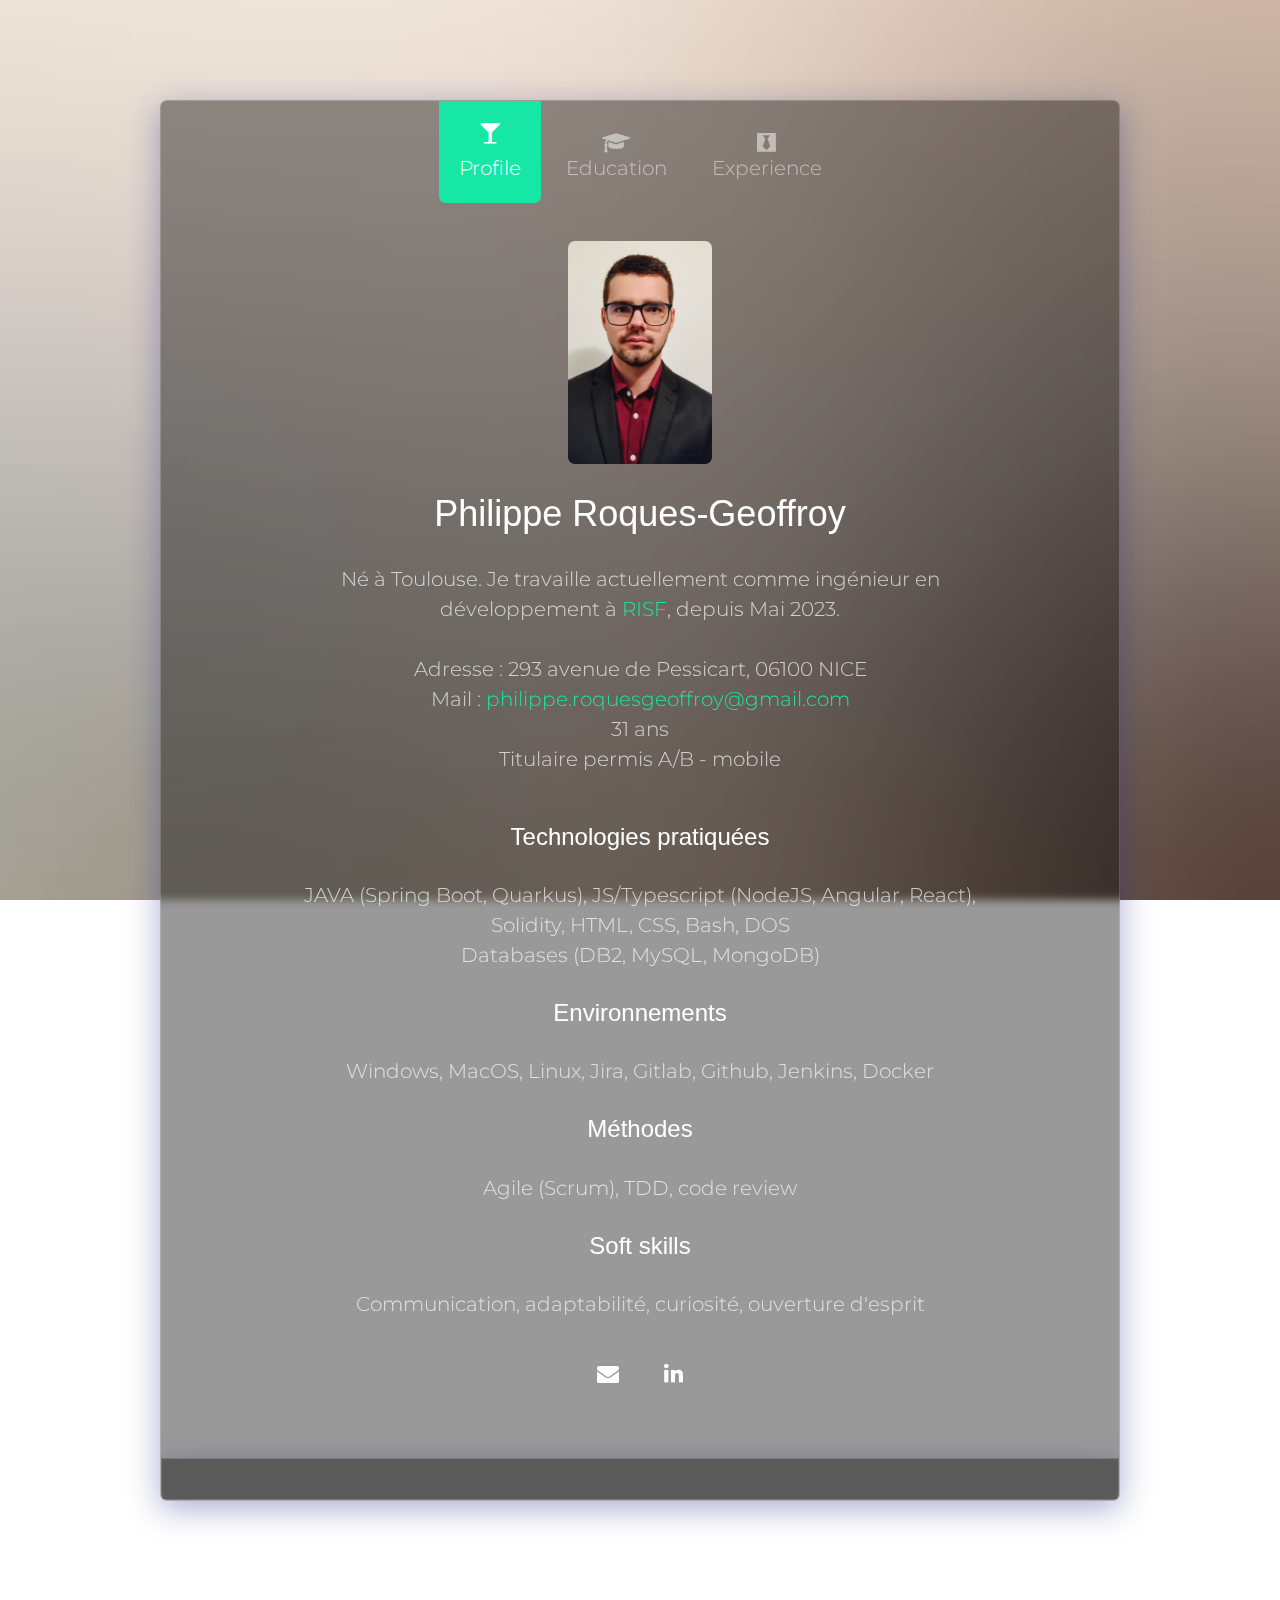
==== commit 36d4c0ab: "New version" ====
--- a/index.html
+++ b/index.html
@@ -46,6 +46,7 @@
 	<link rel="preconnect" href="https://fonts.googleapis.com">
 	<link rel="preconnect" href="https://fonts.gstatic.com" crossorigin>
 	<link href="https://fonts.googleapis.com/css2?family=Source+Sans+3:wght@300;400;600&display=swap" rel="stylesheet">
+	<link href="https://fonts.googleapis.com/css2?family=Montserrat:wght@500;700&display=swap" rel="stylesheet">
 	<!-- Animate.css -->
 	<link rel="stylesheet" href="css/animate.css">
 	<!-- Icomoon Icon Fonts-->
@@ -61,7 +62,6 @@
 	<!--[if lt IE 9]>
 	<script src="js/respond.min.js"></script>
 	<![endif]-->
-
 </head>
 
 <body style="background-image: url(images/bg_img.jpg);">
@@ -75,35 +75,49 @@
 							class="menu-text">Education</span></a></li>
 				<li><a href="#" data-tab="3"><span class="icon icon-black-tie"></span><span
 							class="menu-text">Experience</span></a></li>
-				<li><a href="#" data-tab="4" data-pie="yes"><span class="icon icon-fighter-jet"></span><span
-							class="menu-text">Skills</span></a></li>
+				<!-- <li><a href="#" data-tab="4" data-pie="yes"><span class="icon icon-fighter-jet"></span><span
+							class="menu-text">Skills</span></a></li> -->
 			</ul>
 			<div class="fh5co-tab-content active" data-content="1">
 				<div class="fh5co-content-inner text-center">
 					<div class="row row-bottom-padded-sm">
 						<div class="col-md-12">
 							<figure>
-								<img src="images/profile_img.png" alt="my profile pic" width="20%" height="20%">
+								<img src="images/profile_img.png" alt="my profile pic" style="
+								border-radius: 7px;" width="20%" height="20%">
 							</figure>
 							<h1>Philippe Roques-Geoffroy</h1>
-							<p>Né à Toulouse. Je travaille actuellement comme ingénieur en développement aux <a
-									href="https://www.caisses-sociales.mc/accueil" target="_blank">Caisses Sociales de
-									Monaco</a>, depuis Mars 2022.</p>
+							<p>Né à Toulouse. Je travaille actuellement comme ingénieur en développement à <a
+									href="https://www.risf.io" target="_blank">RISF</a>, depuis Mai 2023.</p>
 							<p>Adresse : 293 avenue de Pessicart, 06100 NICE
 								<br />Mail : <a
 									href="mailto: philippe.roquesgeoffroy@gmail.com">philippe.roquesgeoffroy@gmail.com</a>
-								<br />27 ans
-								<br />Célibataire
-								<br />Titulaire permis B - mobile
+								<br />
+								<span id="age"></span> ans
+								<br />Titulaire permis A/B - mobile
 							</p>
 						</div>
+						<!-- age dynamique -->
+						<script>
+							date = new Date();
+							document.getElementById("age").innerHTML = date.getFullYear() - 1995;
+						</script>
 					</div>
 					<div class="row">
 						<!-- <div class="col-md-12 fh5co-counter"> -->
 						<!-- <div class="fh5co-number fh5co-left">4</div> -->
 						<div class="fh5co-text">
 							<h3 class="border-bottom">Technologies pratiquées</h3>
-							<p>JAVA, JS (NodeJS, Angular, React), Solidity, <br />Databases (DB2, MySQL, MongoDB)</p>
+							<p>JAVA (Spring Boot, Quarkus), JS/Typescript (NodeJS, Angular, React), Solidity, HTML, CSS, Bash, DOS
+								<br />Databases (DB2, MySQL, MongoDB)
+							</p>
+							<h3 class="border-bottom">Environnements</h3>
+							<p>Windows, MacOS, Linux, Jira, Gitlab, Github, Jenkins, Docker</p>
+							<h3 class="border-bottom">Méthodes</h3>
+							<p>Agile (Scrum), TDD, code review</p>
+							<h3 class="border-bottom">Soft skills</h3>
+							<p>Communication, adaptabilité, curiosité, ouverture d'esprit</p>
+
 						</div>
 						<!-- </div> -->
 					</div>
@@ -174,12 +188,31 @@
 									<i class="icon-black-tie"></i>
 								</div>
 								<div class="fh5co-text">
-									<h2>03/2022 - Aujourd'hui</h2>
-									<h3>AD Excel - Client Caisses Sociales de Monaco<br /><i style="color: rgba(255, 255, 255, 0.6);">Ingénieur développement</i></h3>
+									<h2>05/2023 - Aujourd'hui</h2>
+									<h3>AD Excel - Client <b>RISF</b><br /><i
+											style="color: rgba(255, 255, 255, 0.6);">Ingénieur développement</i></h3>
+									<ul class="check-list">
+										<li>Développement & Maintenance d'applications pour les professionnels des réseaux Telecom</li>
+										<li>Outils d'acquisition de nouveaux clients, de ventes de nouveaux abonnements ou options</li>
+										<li class="apport">Apports : Travail dans une équipe réduite, montée en compétence sur Quarkus / React, 
+											connaissances fonctionnelles du domaine des Telecom</li>
+									</ul>
+								</div>
+							</div>
+
+							<div class="fh5co-feature">
+								<div class="fh5co-icon">
+									<i class="icon-black-tie"></i>
+								</div>
+								<div class="fh5co-text">
+									<h2>03/2022 - 05/2023</h2>
+									<h3>AD Excel - Client <b>Caisses Sociales de Monaco</b><br /><i
+											style="color: rgba(255, 255, 255, 0.6);">Ingénieur développement</i></h3>
 									<ul class="check-list">
 										<li>Réalisation d'un outil de transmission de déclarations fiscales</li>
 										<li>Participation à l'actualisation d'outils vers Java Spring + front ZK</li>
-										<li class="apport">Apports : Travail en autonomie, montée en compétence, apprentissage d'un framework interne, connaissances fonctionnelles</li>
+										<li class="apport">Apports : Travail en autonomie, montée en compétence,
+											apprentissage d'un framework interne, connaissances fonctionnelles</li>
 									</ul>
 								</div>
 							</div>
@@ -190,7 +223,8 @@
 								</div>
 								<div class="fh5co-text">
 									<h2>09/2019 - 02/2022</h2>
-									<h3>Inetum - Client EDF<br /><i style="color: rgba(255, 255, 255, 0.6);">Concepteur-Développeur</i></h3>
+									<h3>Inetum - Client <b>EDF</b><br /><i
+											style="color: rgba(255, 255, 255, 0.6);">Concepteur-Développeur</i></h3>
 									<ul class="check-list">
 										<li>Conception & développement d'un outil de reporting de données massives
 											(Talend, Jaspersoft, BI, Big Data, Hadoop, HiveQL)</li>
@@ -207,7 +241,9 @@
 								</div>
 								<div class="fh5co-text">
 									<h2>07/2019 - 11/2020</h2>
-									<h3>Inetum - Client EDF<br /><i style="color: rgba(255, 255, 255, 0.6);">Coordinateur technique innovation</i></h3>
+									<h3>Inetum - Client <b>EDF</b><br /><i
+											style="color: rgba(255, 255, 255, 0.6);">Coordinateur technique
+											innovation</i></h3>
 									<ul class="check-list">
 										<li>Supervision & management (planning, ressources) de projets innovation</li>
 										<li>Recherche et prototypage dans les domaines blockchain, IA (Solidity)</li>
@@ -223,8 +259,10 @@
 									<i class="icon-black-tie"></i>
 								</div>
 								<div class="fh5co-text">
-									<h2>04/2017 - 08/2017</h2>
-									<h3>Inetum - Client Ville De Paris<br /><i style="color: rgba(255, 255, 255, 0.6);">Développeur Junior</i></h3>
+									<h2>04/2017 - 08/2019</h2>
+									<h3>Inetum - Client <b>Ville De Paris</b><br /><i
+											style="color: rgba(255, 255, 255, 0.6);">Développeur Junior (alternance)</i>
+									</h3>
 									<ul class="check-list">
 										<li>Développement d'une application de gestion des vacataires (JSP)</li>
 										<li>Développement de scripts de contrôle de fichiers journaux</li>
@@ -240,7 +278,8 @@
 								</div>
 								<div class="fh5co-text">
 									<h2>03/2016 - 04/2016</h2>
-									<h3>Webinage SAS<br /><i style="color: rgba(255, 255, 255, 0.6);">Développeur Junior</i></h3>
+									<h3><b>Webinage SAS</b><br /><i style="color: rgba(255, 255, 255, 0.6);">Développeur Junior
+											(stage)</i></h3>
 									<ul class="check-list">
 										<li>Automatisation d'intégration de données</li>
 										<li>Développement de scripts d'insertion de données en base (Talend Open Studio)
@@ -257,7 +296,7 @@
 					</div>
 				</div>
 			</div>
-			<div class="fh5co-tab-content" data-content="4">
+			<!-- <div class="fh5co-tab-content" data-content="4">
 				<div class="fh5co-content-inner">
 					<div class="row">
 						<div class="col-md-12">
@@ -267,14 +306,14 @@
 							<div class="chart" data-percent="90"><span><strong>JAVA</strong>90%</span></div>
 						</div>
 						<div class="col-md-4 col-sm-6 col-xs-12 text-center">
-							<div class="chart" data-percent="80"><span><strong>Angular2</strong>75%</span></div>
+							<div class="chart" data-percent="75"><span><strong>Angular2</strong>75%</span></div>
 						</div>
 						<div class="col-md-4 col-sm-6 col-xs-12 text-center">
 							<div class="chart" data-percent="75"><span><strong>React</strong>75%</span></div>
 						</div>
 
 						<div class="col-md-4 col-sm-6 col-xs-12 text-center">
-							<div class="chart" data-percent="85"><span><strong>Flutter</strong>65%</span></div>
+							<div class="chart" data-percent="65"><span><strong>Flutter</strong>65%</span></div>
 						</div>
 						<div class="col-md-4 col-sm-6 col-xs-12 text-center">
 							<div class="chart" data-percent="80"><span><strong>Javascript</strong>80%</span></div>
@@ -291,7 +330,7 @@
 						</div>
 					</div>
 				</div>
-			</div>
+			</div> -->
 		</div>
 		<footer id="fh5co-footer">
 			<!-- <div class="row">
--- a/css/style.css
+++ b/css/style.css
@@ -5,6 +5,7 @@
   font-weight: normal;
   font-style: normal;
 }
+
 /* =======================================================
 *
 * 	Template Style 
@@ -12,7 +13,7 @@
 *
 * ======================================================= */
 body {
-  font-family:  "Source Sans", Arial, sans-serif;
+  font-family: "Montserrat", Arial, sans-serif;
   font-weight: 300;
   font-size: 20px;
   line-height: 1.5;
@@ -25,6 +26,7 @@
   background-attachment: fixed;
   background-repeat: no-repeat;
 }
+
 @media screen and (max-width: 768px) {
   body {
     background-position: center center;
@@ -38,7 +40,10 @@
   -o-transition: 0.5s;
   transition: 0.5s;
 }
-a:hover, a:active, a:focus {
+
+a:hover,
+a:active,
+a:focus {
   color: #17e7a4;
   outline: none;
 }
@@ -47,7 +52,12 @@
   margin-bottom: 1.5em;
 }
 
-h1, h2, h3, h4, h5, h6 {
+h1,
+h2,
+h3,
+h4,
+h5,
+h6 {
   color: #fff;
   font-family: "Source Sans Pro", Arial, sans-serif;
   font-weight: 400;
@@ -70,11 +80,18 @@
 }
 
 #fh5co-main {
-  max-width: 760px;
+  /*background: rgba(255, 255, 255, 0.25);*/
+  box-shadow: 0 8px 32px 0 rgba(31, 38, 135, 0.37);
+  backdrop-filter: blur(4px);
+  -webkit-backdrop-filter: blur(4px);
+  border-radius: 10px;
+  border: 1px solid rgba(255, 255, 255, 0.18);
+
+  max-width: 75%;
   min-height: 600px;
   margin: 5em auto 5em auto;
   position: relative;
-  background: rgba(0, 0, 0, 0.85);
+  background: rgba(0, 0, 0, 0.40);
   overflow: hidden;
   -webkit-border-radius: 7px;
   -moz-border-radius: 7px;
@@ -84,6 +101,23 @@
   -o-transition: 0.5s;
   transition: 0.5s;
 }
+
+#fh5co-main-old {
+  max-width: 75%;
+  min-height: 600px;
+  margin: 5em auto 5em auto;
+  position: relative;
+  /*background: rgba(0, 0, 0, 0.85);*/
+  overflow: hidden;
+  -webkit-border-radius: 7px;
+  -moz-border-radius: 7px;
+  -ms-border-radius: 7px;
+  border-radius: 7px;
+  -webkit-transition: 0.5s;
+  -o-transition: 0.5s;
+  transition: 0.5s;
+}
+
 @media screen and (max-width: 768px) {
   #fh5co-main {
     margin: 2em .5em 5em .5em;
@@ -93,6 +127,7 @@
 .fh5co-tab-wrap {
   position: relative;
 }
+
 .fh5co-tab-wrap .fh5co-tab-menu {
   list-style: none;
   text-align: center;
@@ -102,11 +137,13 @@
   padding: 0;
   margin: 0;
 }
+
 @media screen and (max-width: 768px) {
   .fh5co-tab-wrap .fh5co-tab-menu {
     top: -7px;
   }
 }
+
 .fh5co-tab-wrap .fh5co-tab-menu li {
   display: -moz-inline-stack;
   display: inline-block;
@@ -116,6 +153,7 @@
   padding: 0;
   margin: 0;
 }
+
 .fh5co-tab-wrap .fh5co-tab-menu li a {
   padding: 2em 1em 1em 1em;
   position: relative;
@@ -129,6 +167,7 @@
   -o-transition: 0.3s;
   transition: 0.3s;
 }
+
 .fh5co-tab-wrap .fh5co-tab-menu li a .icon {
   display: block;
   position: relative;
@@ -138,22 +177,26 @@
   -o-transition: 0.3s;
   transition: 0.3s;
 }
+
 .fh5co-tab-wrap .fh5co-tab-menu li a .menu-text {
   display: block;
   -webkit-transition: 0.5s;
   -o-transition: 0.5s;
   transition: 0.5s;
 }
+
 @media screen and (max-width: 768px) {
   .fh5co-tab-wrap .fh5co-tab-menu li a .menu-text {
     display: none;
   }
 }
+
 @media screen and (max-width: 768px) {
   .fh5co-tab-wrap .fh5co-tab-menu li a {
     padding: 1em .5em .5em .5em;
   }
 }
+
 .fh5co-tab-wrap .fh5co-tab-menu li a:after {
   position: absolute;
   content: "";
@@ -173,36 +216,45 @@
   -ms-border-radius: 7px;
   border-radius: 7px;
 }
+
 .fh5co-tab-wrap .fh5co-tab-menu li a:hover {
   color: #fff;
   text-decoration: none;
 }
+
 .fh5co-tab-wrap .fh5co-tab-menu li a:hover .icon {
   bottom: 10px;
 }
+
 @media screen and (max-width: 768px) {
   .fh5co-tab-wrap .fh5co-tab-menu li a:hover .icon {
     bottom: 0px;
   }
 }
+
 .fh5co-tab-wrap .fh5co-tab-menu li a:hover:after {
   height: 100%;
 }
+
 .fh5co-tab-wrap .fh5co-tab-menu li.active .icon {
   bottom: 10px;
 }
+
 @media screen and (max-width: 768px) {
   .fh5co-tab-wrap .fh5co-tab-menu li.active .icon {
     bottom: 0px;
   }
 }
-.fh5co-tab-wrap .fh5co-tab-menu li.active > a {
+
+.fh5co-tab-wrap .fh5co-tab-menu li.active>a {
   color: #fff;
   text-decoration: none;
 }
-.fh5co-tab-wrap .fh5co-tab-menu li.active > a:after {
+
+.fh5co-tab-wrap .fh5co-tab-menu li.active>a:after {
   height: 100%;
 }
+
 .fh5co-tab-wrap .fh5co-tab-content {
   padding-left: 4em;
   padding-right: 4em;
@@ -212,22 +264,26 @@
   visibility: hidden;
   width: 100%;
 }
+
 @media screen and (max-width: 768px) {
   .fh5co-tab-wrap .fh5co-tab-content {
     padding-left: .5em;
     padding-right: .5em;
   }
 }
+
 .fh5co-tab-wrap .fh5co-tab-content.active {
   opacity: 1;
   visibility: visible;
 }
+
 .fh5co-tab-wrap .fh5co-tab-content .fh5co-content-inner {
   padding: 7em 2em 5em 2em;
   float: left;
   width: 100%;
   position: relative;
 }
+
 @media screen and (max-width: 768px) {
   .fh5co-tab-wrap .fh5co-tab-content .fh5co-content-inner {
     padding: 4em .5em 5em .5em;
@@ -246,32 +302,38 @@
   padding: 0;
   line-height: .7;
 }
+
 .fh5co-counter .fh5co-number.fh5co-left {
   float: left;
   width: 30%;
 }
+
 @media screen and (max-width: 768px) {
   .fh5co-counter .fh5co-number.fh5co-left {
     width: 100%;
     line-height: 1.2;
   }
 }
+
 .fh5co-counter .fh5co-text {
   float: right;
   text-align: left;
   width: 70%;
 }
+
 @media screen and (max-width: 768px) {
   .fh5co-counter .fh5co-text {
     width: 100%;
     text-align: center;
   }
 }
+
 .fh5co-counter .fh5co-text h3 {
   margin: 0;
   padding: 0;
   position: relative;
 }
+
 .fh5co-counter .fh5co-text h3.border-bottom:after {
   content: "";
   width: 50px;
@@ -282,6 +344,7 @@
   margin: 0;
   text-align: center;
 }
+
 .fh5co-social li {
   padding: 0;
   margin: 0;
@@ -291,6 +354,7 @@
   zoom: 1;
   *display: inline;
 }
+
 .fh5co-social li a {
   font-size: 22px;
   color: #fff;
@@ -304,15 +368,20 @@
   -ms-border-radius: 7px;
   border-radius: 7px;
 }
+
 @media screen and (max-width: 768px) {
   .fh5co-social li a {
     padding: 10px 8px;
   }
 }
+
 .fh5co-social li a:hover {
   color: #17e7a4;
 }
-.fh5co-social li a:hover, .fh5co-social li a:active, .fh5co-social li a:focus {
+
+.fh5co-social li a:hover,
+.fh5co-social li a:active,
+.fh5co-social li a:focus {
   outline: none;
   text-decoration: none;
 }
@@ -321,42 +390,51 @@
   text-align: left;
   width: 100%;
   float: left;
-  margin-bottom: 15px;
-}
+  margin-bottom: 5%;
+}
+
 .fh5co-feature .fh5co-icon {
   float: left;
   width: 10%;
   display: block;
   margin-top: 5px;
 }
+
 .fh5co-feature .fh5co-icon i {
   color: #17e7a4;
   font-size: 40px;
 }
+
 .fh5co-feature .fh5co-text {
   float: right;
   width: 90%;
 }
+
 @media screen and (max-width: 768px) {
   .fh5co-feature .fh5co-text {
     width: 82%;
   }
 }
+
 @media screen and (max-width: 480px) {
   .fh5co-feature .fh5co-text {
     width: 72%;
   }
 }
-.fh5co-feature .fh5co-text h2, .fh5co-feature .fh5co-text h3 {
-  margin: 0;
-  padding: 0;
-}
+
+.fh5co-feature .fh5co-text h2,
+.fh5co-feature .fh5co-text h3 {
+  margin: 0;
+  padding: 0;
+}
+
 .fh5co-feature .fh5co-text h3 {
   font-weight: 300;
   margin-bottom: 10px;
   color: rgba(255, 255, 255, 0.8);
   font-size: 20px;
 }
+
 .fh5co-feature .fh5co-text h2 {
   font-size: 16px;
   letter-spacing: 2px;
@@ -371,6 +449,7 @@
   position: relative;
   text-align: center;
 }
+
 .chart span {
   position: absolute;
   top: 50%;
@@ -378,9 +457,11 @@
   margin-top: -30px;
   width: 100%;
 }
+
 .chart span strong {
   display: block;
 }
+
 .chart canvas {
   position: absolute;
   left: 0;
@@ -389,22 +470,30 @@
 
 #fh5co-footer {
   margin-top: 50px;
-  background: black;
+  background: rgb(76, 72, 72, .15);
   clear: both;
-  color: rgba(255, 255, 255, 0.6);
+  color: rgba(255, 255, 255, 0.15);
   font-size: 14px;
   position: absolute;
   bottom: 0;
   width: 100%;
   padding: 20px 20px;
   line-height: 1.2;
-}
+
+  box-shadow: 0 8px 32px 0 rgba(31, 38, 135, 0.37);
+  backdrop-filter: blur(4px);
+  -webkit-backdrop-filter: blur(4px);
+  border: 1px solid rgba(255, 255, 255, 0.18);
+}
+
 #fh5co-footer small {
   font-size: 14px;
 }
+
 #fh5co-footer .fh5co-author {
   display: block;
 }
+
 @media screen and (max-width: 768px) {
   #fh5co-footer .fh5co-author {
     display: -moz-inline-stack;
@@ -424,6 +513,7 @@
 .row-bottom-padded-lg {
   padding-bottom: 7em;
 }
+
 @media screen and (max-width: 768px) {
   .row-bottom-padded-lg {
     padding-bottom: 1em;
@@ -433,6 +523,7 @@
 .row-bottom-padded-md {
   padding-bottom: 4em;
 }
+
 @media screen and (max-width: 768px) {
   .row-bottom-padded-md {
     padding-bottom: 1em;
@@ -442,6 +533,7 @@
 .row-bottom-padded-sm {
   padding-bottom: 1em;
 }
+
 @media screen and (max-width: 768px) {
   .row-bottom-padded-sm {
     padding-bottom: 1em;
@@ -454,6 +546,7 @@
 .apport {
   color: #17e7a4;
 }
+
 .check-list {
   margin: 0;
   padding-left: 0rem;
@@ -467,16 +560,16 @@
 }
 
 .check-list li:before {
-    content: '';
-    display: block;
-    position: absolute;
-    left: 0;
-    top: -2px;
-    width: 5px;
-    height: 11px;
-    border-width: 0 2px 2px 0;
-    border-style: solid;
-    border-color: #00a8a8;
-    transform-origin: bottom left;
-    transform: rotate(45deg);
+  content: '';
+  display: block;
+  position: absolute;
+  left: 0;
+  top: -2px;
+  width: 5px;
+  height: 11px;
+  border-width: 0 2px 2px 0;
+  border-style: solid;
+  border-color: #00a8a8;
+  transform-origin: bottom left;
+  transform: rotate(45deg);
 }